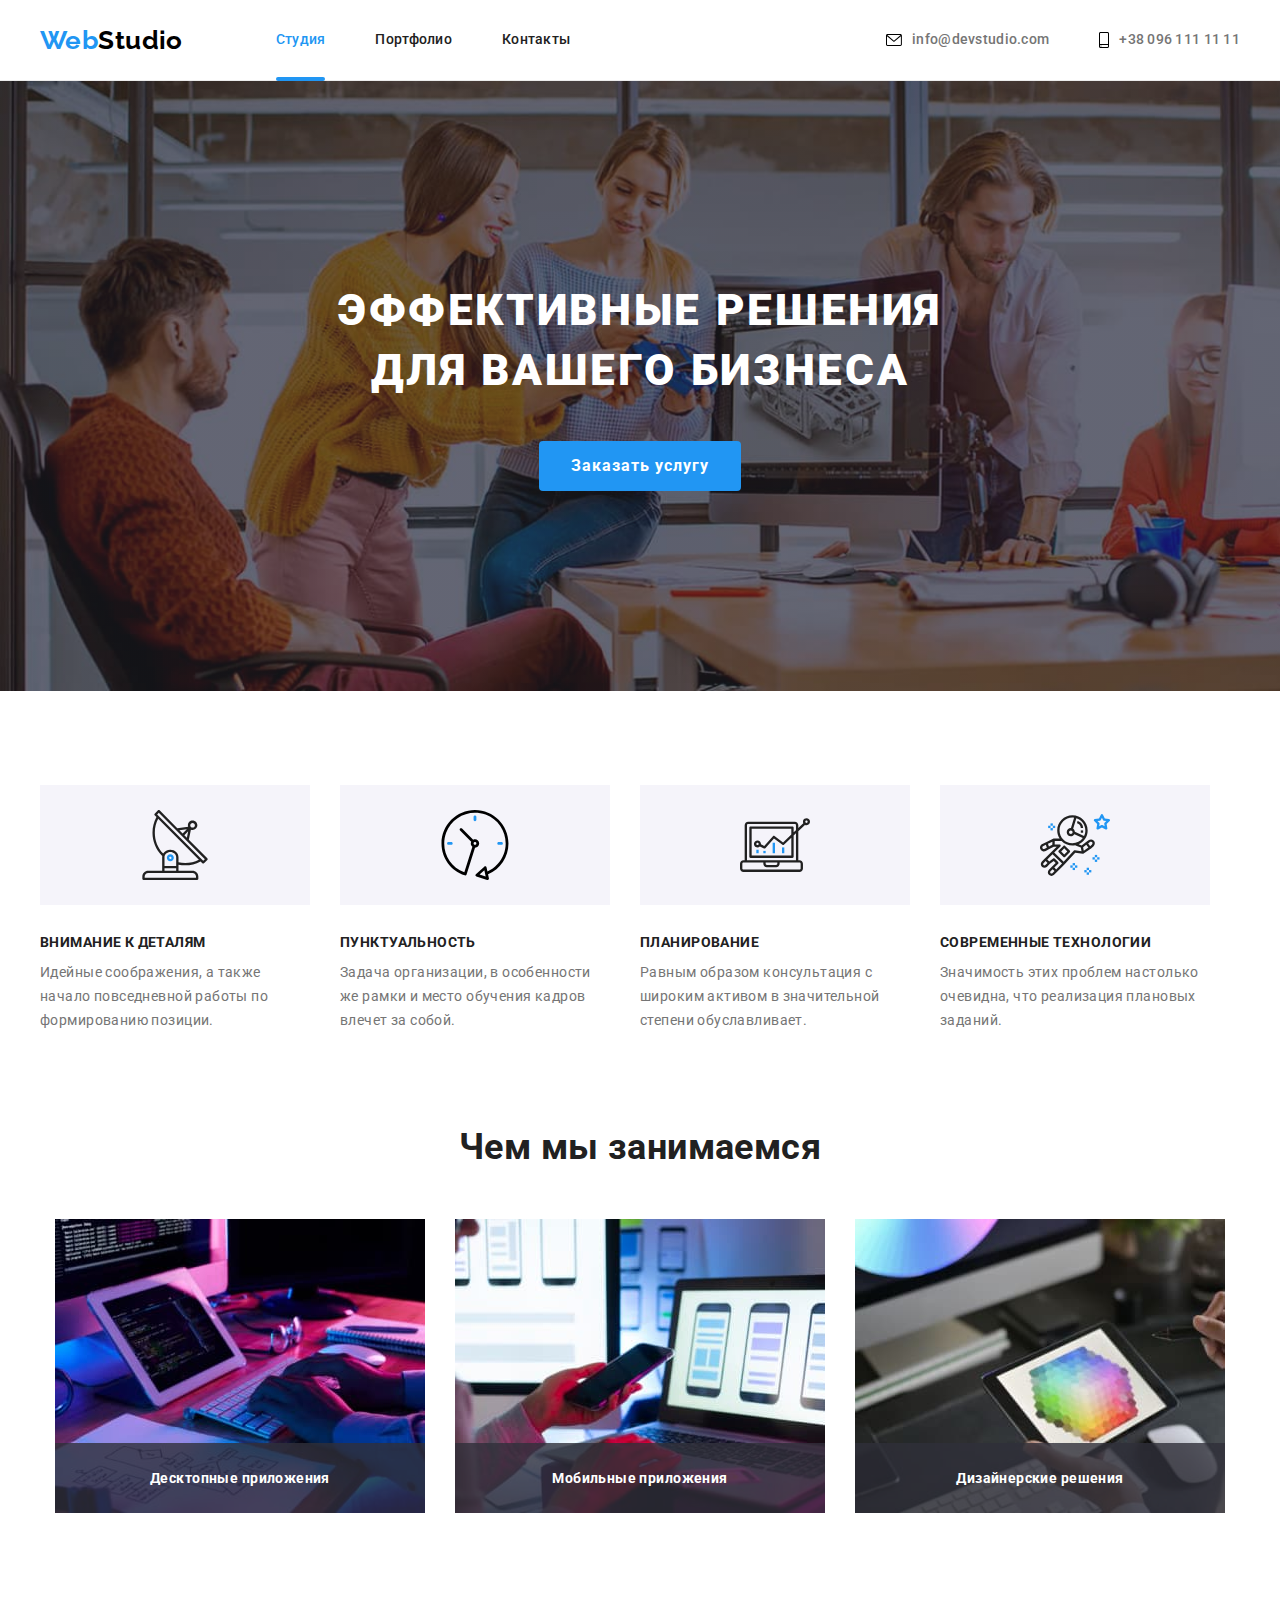
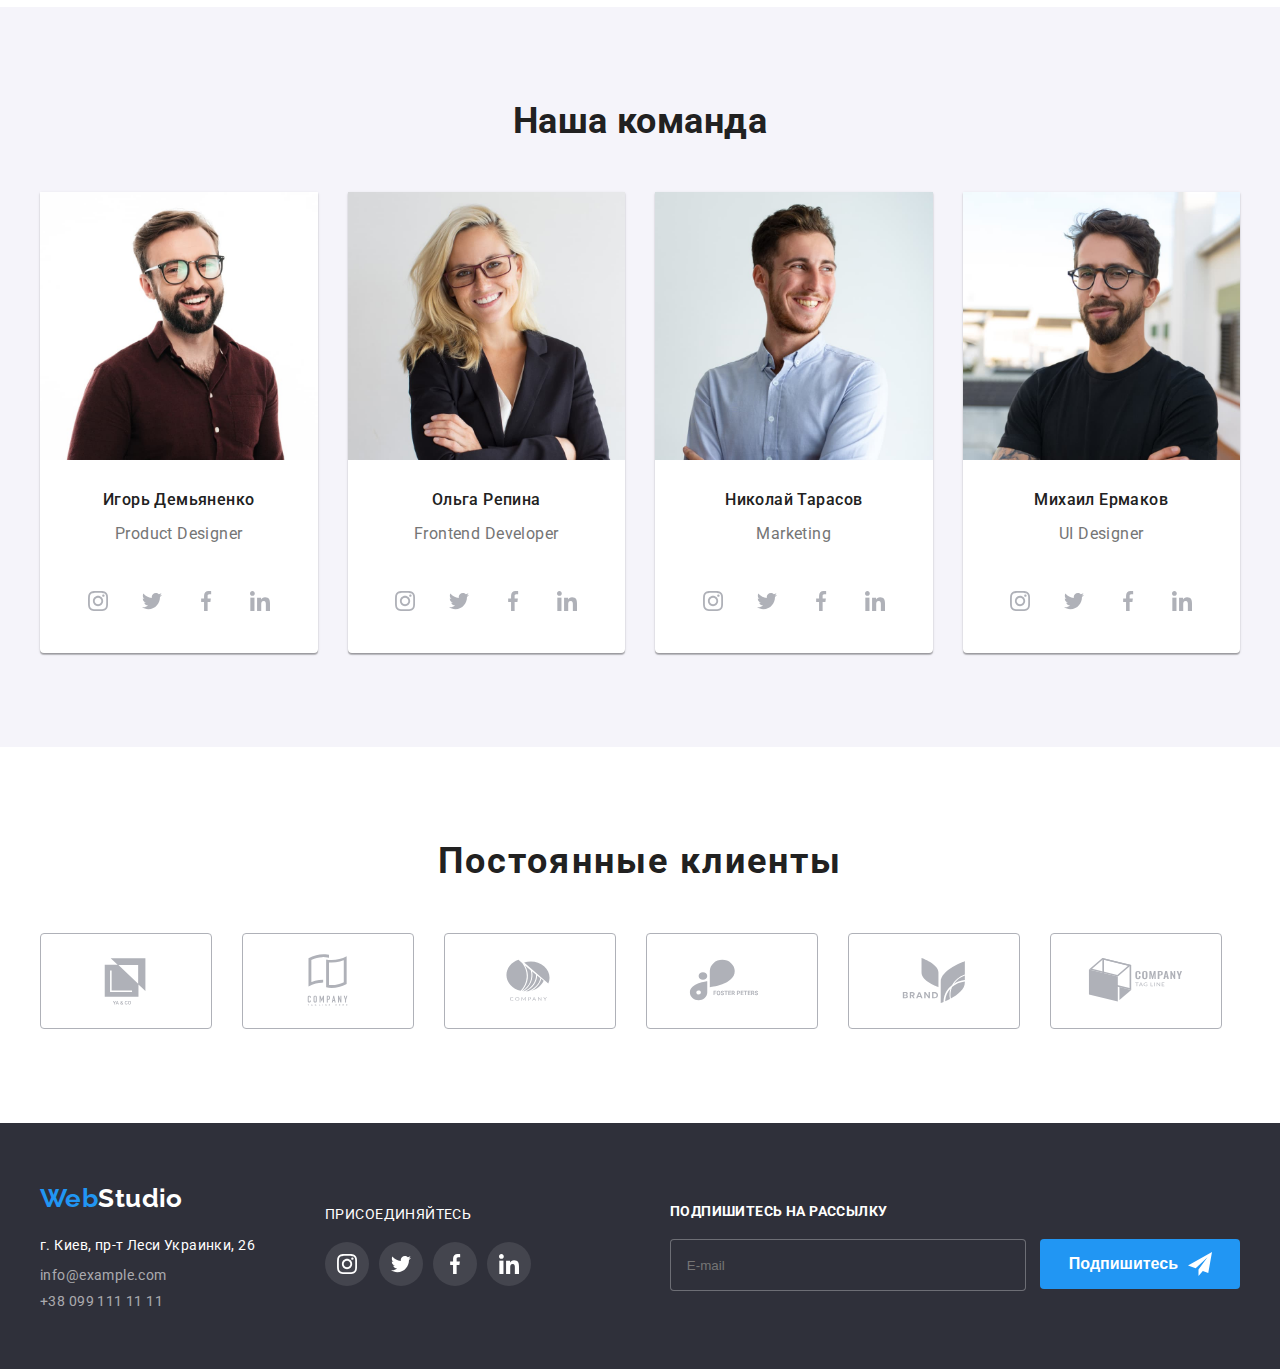
==== index.html @ 13be2bbb "1" ====
<!DOCTYPE html>
<html lang="ru">
  <head>
    <meta charset="UTF-8" />
    <meta http-equiv="X-UA-Compatible" content="IE=edge" />
    <meta name="viewport" content="width=device-width, initial-scale=1.0" />
    <link rel="preconnect" href="https://fonts.googleapis.com" />
    <link rel="stylesheet" href="node_modules/modern-normalize/modern-normalize.css">
    <link rel="preconnect" href="https://fonts.gstatic.com" crossorigin />
    <link
      href="https://fonts.googleapis.com/css2?family=Roboto:wght@400;500;700;900&display=swap"
      rel="stylesheet"
    />
    <link
      href="https://fonts.googleapis.com/css2?family=Raleway:wght@700&family=Roboto:wght@400;700;900&display=swap"
      rel="stylesheet"
    />
    <link rel="stylesheet" href="./css/styles.css" />
    <title>WebStudio</title>
  </head>
  <body>
    <header class="header">
      <div class="container main-nav">
      <nav class="main-nav-list">
        <a href="./index.html" class="link-logo"><span class="logo">Web</span>Studio</a>
        <ul class="site-nav list">
          <li class="item"><a href="./index.html" class="header-link-now">Студия</a></li>
          <li class="item"><a href="./portfolio.html" class="header-navigation-link">Портфолио</a></li>
          <li class="item"><a href="/" class="header-navigation-link">Контакты</a></li>
        </ul>
      </nav>
      <ul class="auth-nav">
        <li class="item">
          <a href="mailto:info@devstudio.com" class="header-contacts">
            <svg class="mail" width="16px" height="12px">
              <use href="./images/icons.svg#icon-mail"></use>
              </svg>
            info@devstudio.com</a>
        </li>
        <li class="item">
          <a href="tel:tel:+380961111111" class="header-contacts">
            <svg class="phone" width="10px" height="16px">
              <use href="./images/icons.svg#icon-smartphone"></use>
            </svg>
            +38 096 111 11 11</a>
        </li>
      </ul>
      </div>
    </header>
    <main>
      <section class="hero">
        <div class="container">
          <h1 class="hero-title">Эффективные решения для вашего бизнеса</h1>
          <button class="hero-button" type="button" data-modal-open>Заказать услугу</button>
        </div>
      </section>
       <div class="backdrop is-hidden" data-modal>
          <div class="modal">
            <form class="form">
              <p class="modal-title">Оставьте свои данные, мы вам перезвоним</p>
              <div class="form-field">
                <label for="name" class="modal-label">Имя</label>
                <input type="text" name="name" class="modal-input" id="name">
                <svg width="18" height="18" class="form-img">
                  <use href="./images/icons.svg#icon-man"></use>
                </svg>
              </div>
              <div class="form-field">
                <label for="tel" class="modal-label">Телефон</label>
                <input type="tel" name="phone-number" class="modal-input" id="tel">
                <svg width="18" height="18" class="form-img">
                  <use href="./images/icons.svg#icon-tel"></use>
                </svg>
              </div>
              <div class="form-field">
                <label for="email" class="modal-label">Почта</label>
                <input type="email" name="email" class="modal-input" id="email">
                <svg width="18" height="18" class="form-img">
                  <use href="./images/icons.svg#icon-e-mail"></use>
                </svg>
              </div>
              <div class="comment-field">
                <label for="comm" class="modal-label">Коментарий</label>
                  <textarea name="comment" id="comm" placeholder="Введите текст" class="modal-input"></textarea>
              </div>
                <label class="label-checkbox">
                  <input type="checkbox" name="treaty" class="check-input">
                  <span class="icon"></span>
                  <span class="checkbox-title">Соглашаюсь с рассылкой и принимаю </span>
                  <a href="#" class="checkbox-link">Условия договора</a>
                </label>
              <button type="submit" class="form-button">Отправить</button>
            </form>
            <button type="button" class="modal-close" data-modal-close>
              <svg class="close-icon" width="18" height="18">
                <use href="./images/icons.svg#icon-close"></use>
              </svg>
          </div>
        </div>
      <section class="section-info">
        <div class="container">
        <h2 class="visually-hiden">information</h2>
        <ul class="information-list">
          <li class="item">
            <div class="img">
              <svg class="info-img" width="70" height="70">
                <use href="./images/icons.svg#icon-antenna"></use>
              </svg>
            </div>
            <h3 class="information-point">Внимание к деталям</h3>
            <p class="information-point-description">
              Идейные соображения, а также начало повседневной работы по формированию позиции.
            </p>
          </li>
          <li class="item">
            <div class="img">
              <svg class="info-img" width="70" height="70">
                <use href="./images/icons.svg#icon-clock"></use>
              </svg>
            </div>
            <h3 class="information-point">Пунктуальность</h3>
            <p class="information-point-description">
              Задача организации, в особенности же рамки и место обучения кадров влечет за собой.
            </p>
          </li>
          <li class="item">
            <div class="img">
              <svg class="info-img" width="70" height="70">
                <use href="./images/icons.svg#icon-diagram"></use>
              </svg>
            </div>
            <h3 class="information-point">Планирование</h3>
            <p class="information-point-description">
              Равным образом консультация с широким активом в значительной степени обуславливает.
            </p>
          </li>
          <li class="item">
            <div class="img">
              <svg class="info-img" width="70" height="70">
                <use href="./images/icons.svg#icon-astronaut"></use>
              </svg>
            </div>
            <h3 class="information-point">Современные технологии</h3>
            <p class="information-point-description">
              Значимость этих проблем настолько очевидна, что реализация плановых заданий.
            </p>
          </li>
        </ul>
        </div>
      </section>
      <section class="section">
        <div class="container">
        <h2 class="studio-title">Чем мы занимаемся</h2>
        <ul class="job-list">
          <li class="item">
            <div class="job-list-card">
            <img class="job-image" lang="en" src="./images/Box_1.jpg" alt="taping" width="370" />
            <div class="job-overlay">
              <p class="job-overlay-title">
                Десктопные приложения
              </p>
            </div>
            </div>
          </li>
          <li class="item">
            <div class="job-list-card">
            <img class="job-image" lang="en" src="./images/Box_2.jpg" alt="social" width="370" />
            <div class="job-overlay">
              <p class="job-overlay-title">
                Мобильные приложения
              </p>
            </div>
            </div>
          </li>
          <li class="item">
            <div class="job-list-card">
            <img class="job-image" lang="en" src="./images/Box_3.jpg" alt="graphic" width="370" />
            <div class="job-overlay">
              <p class="job-overlay-title">
                Дизайнерские решения
              </p>
            </div>
            </div>
          </li>
        </ul>
        </div>
      </section>
      <section class="team">
        <div class="container">
        <h2 class="team-title">Наша команда</h2>
        <ul class="team-list">
          <li class="item">
            <img class="team-image" lang="en" src="./images/man-1.jpg" alt="man_in_brown_shirt" width="270"/>
            <h3 class="name">Игорь Демьяненко</h3>
            <p class="team-position">Product Designer</p>
            <ul class="team-soc-list">
              <li class="item">
                <a href="./" class="team-soc">
                  <svg class="soc-img" width="20" height="20">
                    <use href="./images/icons.svg#icon-instagram"></use>
                  </svg>
                </a>
              </li>
              <li class="item">
                <a href="./" class="team-soc">
                  <svg class="soc-img" width="20" height="20">
                    <use href="./images/icons.svg#icon-twitter"></use>
                  </svg>
                </a>
              </li>
              <li class="item">
                <a href="./" class="team-soc">
                  <svg class="soc-img" width="20" height="20">
                    <use href="./images/icons.svg#icon-facebook"></use>
                  </svg>
                </a>
              </li>
              <li class="item">
                <a href="./" class="team-soc">
                  <svg class="soc-img" width="20" height="20">
                    <use href="./images/icons.svg#icon-linkedin"></use>
                  </svg>
                </a>
              </li>
            </ul>
          </li>
          <li class="item">
            <img class="team-image" lang="en" src="./images/woman.jpg" alt="woman" width="270" />
            <h3 class="name">Ольга Репина</h3>
            <p class="team-position">Frontend Developer</p>
            <ul class="team-soc-list">
              <li class="item">
                <a href="./" class="team-soc">
                  <svg class="soc-img" width="20" height="20">
                    <use href="./images/icons.svg#icon-instagram"></use>
                  </svg>
                </a>
              </li>
              <li class="item">
                <a href="./" class="team-soc">
                  <svg class="soc-img" width="20" height="20">
                    <use href="./images/icons.svg#icon-twitter"></use>
                  </svg>
                </a>
              </li>
              <li class="item">
                <a href="./" class="team-soc">
                  <svg class="soc-img" width="20" height="20">
                    <use href="./images/icons.svg#icon-facebook"></use>
                  </svg>
                </a>
              </li>
              <li class="item">
                <a href="./" class="team-soc">
                  <svg class="soc-img" width="20" height="20">
                    <use href="./images/icons.svg#icon-linkedin"></use>
                  </svg>
                </a>
              </li>
            </ul>
          </li>
          <li class="item">
        <img class="team-image" lang="en" src="./images/man-2.jpg" alt="man_in_white_shirt" width="270" />
            <h3 class="name">Николай Тарасов</h3>
            <p class="team-position">Marketing</p>
            <ul class="team-soc-list">
              <li class="item">
                <a href="./" class="team-soc">
                  <svg class="soc-img" width="20" height="20">
                    <use href="./images/icons.svg#icon-instagram"></use>
                  </svg>
                </a>
              </li>
              <li class="item">
                <a href="./" class="team-soc">
                  <svg class="soc-img" width="20" height="20">
                    <use href="./images/icons.svg#icon-twitter"></use>
                  </svg>
                </a>
              </li>
              <li class="item">
                <a href="./" class="team-soc">
                  <svg class="soc-img" width="20" height="20">
                    <use href="./images/icons.svg#icon-facebook"></use>
                  </svg>
                </a>
              </li>
              <li class="item">
                <a href="./" class="team-soc">
                  <svg class="soc-img" width="20" height="20">
                    <use href="./images/icons.svg#icon-linkedin"></use>
                  </svg>
                </a>
              </li>
            </ul>
          </li>
          <li class="item">
      <img class="team-image" lang="en" src="./images/man-3.jpg" alt="man_in_black_shirt" width="270" />
            <h3 class="name">Михаил Ермаков</h3>
            <p class="team-position">UI Designer</p>
            <ul class="team-soc-list">
              <li class="item">
                <a href="./" class="team-soc">
                  <svg class="soc-img" width="20" height="20">
                    <use href="./images/icons.svg#icon-instagram"></use>
                  </svg>
                </a>
              </li>
              <li class="item">
                <a href="./" class="team-soc">
                  <svg class="soc-img" width="20" height="20">
                    <use href="./images/icons.svg#icon-twitter"></use>
                  </svg>
                </a>
              </li>
              <li class="item">
                <a href="./" class="team-soc">
                  <svg class="soc-img" width="20" height="20">
                    <use href="./images/icons.svg#icon-facebook"></use>
                  </svg>
                </a>
              </li>
              <li class="item">
                <a href="./" class="team-soc">
                  <svg class="soc-img" width="20" height="20">
                    <use href="./images/icons.svg#icon-linkedin"></use>
                  </svg>
                </a>
              </li>
            </ul>
          </li>
        </ul>
        </div>
      </section>
      <section class="clients">
        <div class="container">
        <h2 class="clients-title">Постоянные клиенты</h2>
        <ul class="clients-list">
          <li class="item">
            <a href="./" class="clients-link">
              <svg class="clients-logo" width="106px" height="60px">
                <use href="./images/icons.svg#icon-logo-6"></use>
              </svg>
            </a>
          </li>
          <li class="item">
            <a href="./"  class="clients-link">
              <svg class="clients-logo" width="106px" height="60px">
                <use href="./images/icons.svg#icon-logo-5"></use>
              </svg>
            </a>
          </li>
          <li class="item">
            <a href="./"  class="clients-link">
              <svg class="clients-logo" width="106px" height="60px">
                <use href="./images/icons.svg#icon-logo-4"></use>
              </svg>
            </a>
          </li>
          <li class="item">
            <a href="./"  class="clients-link">
              <svg class="clients-logo" width="106px" height="60px">
                <use href="./images/icons.svg#icon-logo-3"></use>
              </svg>
            </a>
          </li>
          <li class="item">
            <a href="./"  class="clients-link">
              <svg class="clients-logo" width="106px" height="60px">
                <use href="./images/icons.svg#icon-logo-2"></use>
              </svg>
            </a>
          </li>
          <li class="item">
            <a href="./"  class="clients-link">
              <svg class="clients-logo" width="106px" height="60px">
                <use href="./images/icons.svg#icon-logo-1"></use>
              </svg>
            </a>
          </li>
        </ul>
        </div>
      </section>
    </main>
    <footer class="footer">
        <div class="container">
          <div class="foot">
            <a href="/" class="footer-link-logo"><span class="logo">Web</span>Studio</a>
            <address class="footer-address">
            <ul class="footer-address-list">
              <li class="item"><span class="footer-city">г. Киев, пр-т Леси Украинки, 26</span></li>
              <li class="item"><a href="mailto:info@example.com" class="footer-contacts">info@example.com</a></li>
              <li class="item"><a href="tel:+380991111111" class="footer-contacts">+38 099 111 11 11</a></li>
            </ul>
            </address>
          </div>
          <div class="join">
            <p class="join-title">присоединяйтесь</p>
              <ul class="foot-soc-list">
                <li class="item">
                  <a href="./" class="foot-soc">
                    <svg class="soc-img" width="20" height="20">
                      <use href="./images/icons.svg#icon-instagram"></use>
                    </svg>
                  </a>
                </li>
                <li class="item">
                  <a href="./" class="foot-soc">
                    <svg class="soc-img" width="20" height="20">
                      <use href="./images/icons.svg#icon-twitter"></use>
                    </svg>
                  </a>
                </li>
                <li class="item">
                  <a href="./" class="foot-soc">
                    <svg class="soc-img" width="20" height="20">
                      <use href="./images/icons.svg#icon-facebook"></use>
                    </svg>
                  </a>
                </li>
                <li class="item">
                  <a href="./" class="foot-soc">
                    <svg class="soc-img" width="20" height="20">
                      <use href="./images/icons.svg#icon-linkedin"></use>
                    </svg>
                  </a>
                </li>
              </ul>
          </div>
          <div class="mailing">
            <h2 class="footer-form-title">Подпишитесь на рассылку</h2>
            <form class="footer-form">
              <div class="footer-form-field">
              <input type="email" name="footer-email" id="footer-email" class="footer-email" placeholder="E-mail">
              </div>
              <button type="submit" class="footer-button"> Подпишитесь
                <svg width="24" height="24" class="footer-button-img">
                  <use href="./images/icons.svg#icon-send"></use>
                </svg>
              </button>
            </form>
          </div>
        </div>
    </footer>
    <script src="./js/modal.js"></script>
  </body>
</html>
---- css/styles.css ----
:root{
  --main-background-color:#fff;
  --main-text-color:#212121;
  --paragraph-color:#757575;
  --contacts-color:#757575;
  --hover-hover-button-color:#fff;
  --team-backgound:#f5f4fa;
  --hover-color:#2196f3;
  --titel-color:#212121;
  --link-color:#212121;
  --logo-color:#2196f3;
  --logo-link-color:#000;
  --header-navigation-color:#212121;
  --footer-link-color:#fff;
  --footer-contacts-color:rgba(255,255,255,0.6);
  --footer-background-color:#2F303A;
  --city-color:#fff;
  --slogan-color:#fff;
  --solution-background-color:#2F303A;
  --hero-button-color:#2196f3;
  --hero-button-text-color:#fff;
  --market-color:#212121;
  --header-link-active:#2196f3;
  --team-list-background-color:#FFF;
}
body {
  margin: 0;

  font-family: 'Roboto', Raleway, sans-serif;
  background-color:var(--main-background-color);
  letter-spacing: 0.03em;
  font-size: 14px;
  color:var(--main-text-color);
}
li {
  list-style-type: none;
}
.container{
  width: 1200px;
  padding-left: 15px;
  padding-right: 15px;
  margin-left: auto;
  margin-right: auto;
}

.section{
padding-top: 94px;
padding-bottom: 94px;
}
.section-info{
  padding-top: 94px;
}
/******************************LOGO_____NAV_____CONTACTS_____FOOTER****************************/
.header{
  border-bottom: 1px solid #ececec;
}
.main-nav {
  display: flex;
}
.main-nav-list{
  display: flex;
  align-items: center;
}
.logo {
  color:var(--logo-color);
}
.link-logo:active,
.link-logo:hover,
.link-logo {
  display: block;

  font-family: 'Raleway';
  font-size:26px;
  line-height:1.19;
  font-weight:700;
  color:var(--logo-link-color);
  text-decoration: none;
}
.site-nav .item:first-child{
  margin-left:93px;
}
.site-nav .item:not(:last-child){
  margin-right: 50px;
}
.site-nav {
  display: flex;
  padding-left: 0;
  margin: 0;

}
.header-list-contacts{
color: #000;
}
.header-link-now:active,
.header-link-now:visited,
.header-link-now {
  position: relative;

  display:block;
  padding-left: 0;
  padding-top: 32px;
  padding-bottom: 32px;

  color:var(--header-link-active);
  line-height: 1.14;
  font-weight: 500;
  text-decoration:none;
  letter-spacing: 0.02em;
}
.header-link-now::after{
  content: '';

  position: absolute;
  bottom: -1px;

  display: block;
  width: 100%;
  height: 4px;
  border-radius: 2px;
  background-color: var(--header-link-active);
}
.header-navigation-link:active,
.header-navigation-link:visited,
.header-navigation-link {
  display: block;
  padding: 32px 0;


  color:var(--header-navigation-color);
  line-height: 1.14;
  font-weight: 500;
  text-decoration: none;
  letter-spacing: 0.02em;
  transition: color 250ms cubic-bezier(0.4, 0, 0.2, 1);
}

.header-navigation-link:focus,
.header-navigation-link:hover {
  color:var(--hover-color);
}

.auth-nav{
  display: flex;
  margin: 0;
  justify-content: center;
  align-items: center;
  margin-left:auto;
  padding-left: 0;
}
.auth-nav .item+.item {
  margin-left: 50px
}
.header-contscts:active,
.header-contscts:visited,
.header-contacts {
  display: flex;
  padding: 32px 0;
  justify-content: center;
  align-items: center;

  line-height: 1.14;
  font-weight: 500;
  font-style: normal;
  color:var(--contacts-color);
  text-decoration: none;
  letter-spacing: 0.02em;
  transition: color 250ms cubic-bezier(0.4, 0, 0.2, 1),
  fill 250ms cubic-bezier(0.4, 0, 0.2, 1);
}
  
.header-contacts:hover {
  color:var(--hover-color);
  fill: currentColor;
}
.auth-ico{
  margin-right: 10px;
}
.footer {
  padding-top: 60px;
  padding-bottom: 60px;
  background-color: var(--footer-background-color);
}

.footer-link-logo:active,
.footer-link-logo:hover,
.footer-link-logo {
  display: block;
  margin-bottom: 20px;

  font-family: 'Raleway';
  font-size: 26px;
  line-height: 1.19;
  font-weight: 700;
  color: var(--footer-link-color);
  text-decoration: none;
}
.footer-address-list{
  padding:  0;
  margin: 0;
}
.footer-address-list .item:not(:last-child){
  margin-bottom: 9px;
}
.footer-contscts:active,
.footer-contscts:visited,
.footer-contacts {
  line-height: 1.14;
  font-style: normal;
  color:var(--footer-contacts-color);
  text-decoration: none;
  transition: color 250ms cubic-bezier(0.4, 0, 0.2, 1);
}
.footer-contacts:hover {
  color:var(--hover-color);
}
.footer-city {
  line-height: 1.71;
  font-style: normal  ;
  color: var(--city-color);
}
.foot-soc-list{
  display: flex;
  padding-left: 0;
  justify-content: center;
  align-items: center;
  margin: 0 auto;
}
.foot-soc-list .item+.item{
  margin-left: 10px;
}
.foot-soc{
  width: 44px;
  height: 44px;
  background-color: rgba(255,255,255,0.1);
  border-radius: 50%;

  display: flex;
  justify-content: center;
  align-items: center;
  fill: #fff;
  transition: background-color 250ms cubic-bezier(0.4, 0, 0.2, 1);
}
.foot-soc:hover{
  background-color: #2196f3;
}
.join{
  margin-left: 70px;
}
.join-title{
  text-transform: uppercase;
  margin: 0;
  margin-bottom: 20px;
  color: #fff;
}
.auth-nav .item{
  display: block;
  justify-content: center;
  align-items: center;
}
.phone,
.mail{
  margin-right: 10px;
}
.mailing{
  margin-left: auto;
}
.footer-form-title{
  font-size: 14px;
  font-weight: 700;
  margin: 0 0 20px 0;
  color: #fff;
  text-transform: uppercase;
}
.footer-form-button{
  justify-content: center;
  color: #fff;
  background-color: #2196f3;
  text-align: center;
  font-weight: 700;
  font-size: 16px;
  line-height: 1.875;
  border: 0;
  border-radius: 4px;
  padding:10px 55px 10px 55px;
}
.button-img{
  margin-left: 10px;
}

.footer-email{
  outline: none;
  
  border: 1px solid rgba(255, 255, 255, 0.3);
  background-color: #2F303A;
  border-radius: 4px;
  width: 90%;
  height: 100%;
  line-height:1.25 ;
  color: #fff;
  padding-left: 16px;
  padding-right: 16px;
  padding-top: 0;
  padding-bottom: 0;
}
.footer-form-field{
  width: 358px;
  height: 50px;
}
.footer-button{
  display: flex;
  justify-content: center;
  align-items: center;
  margin-left: 12px; 
  padding: 0;
  border: 0;
  background-color: #2196f3;
  border-radius: 4px;
  color: #fff;
  line-height:1.875;
  font-weight: 700; 
  font-size: 16px;
  padding:10px 28px 10px 29px;
}
.footer-button-img{
  margin-left:10px ;
}
.footer-form{
 display: flex;
 justify-content: center;
 align-items: center;
}
.footer .container{
 display: flex;
 justify-content: center;
 align-items: center;
}
/********************************************INDEX******************************************/
.hero{
  padding-top:200px ;
  padding-bottom: 200px;
  background-color: var(--solution-background-color);
  text-align: center;
  background-image: linear-gradient(to right, rgba(47, 48, 58, 0.4), rgba(47, 48, 58, 0.4)), url(../images/hero-bg.jpg);
  background-repeat: no-repeat;
  background-size: cover;
  max-width: 1600px;
  margin: 0 auto;
}
.hero-title {
  text-align: center;
  max-width: 696px;
  margin: 0 auto;
  margin-bottom: 40px;

  text-transform: uppercase;
  font-size: 44px;
  line-height: 1.36;
  font-weight: 900;
  color:var(--slogan-color);
  letter-spacing: 0.06em;
}
.hero-button { 
  text-align: center;
  border: 0;
  border-radius: 4px;
  padding: 10px 32px 10px 32px;

  font-family: 'Roboto';
  font-size: 16px;
  line-height: 1.9;
  font-weight: 700;
  background-color:var(--hero-button-color);
  color:var(--hero-button-text-color);
  cursor: pointer;
  letter-spacing: 0.06em;
}
.backdrop{
  position: fixed;
  top:0;
  left: 0;
  width: 100%;
  height: 100%;
  
  background-color:rgba(0,0,0,0.2);
  z-index: 9999;
  transition: opacity 250ms cubic-bezier(0.4, 0, 0.2, 1);
}
.backdrop.is-hidden{
  opacity: 0;
  pointer-events: none;  
}
.modal{
  position: absolute;
  top: 50%;
  left: 50%;
  z-index: 1;
  box-sizing: border-box;
  text-align: center;
  width:528px;
  height: 581;
  border-radius: 4px;
  transform: translate(-50%, -50%);
  box-shadow: 0px 2px 1px 0px rgba(0,0,0,0.2),
  0px 1px 1px 0px rgba(0, 0, 0, 0.14),
  0px 1px 3px 0px rgba(0, 0, 0, 0.12);
  background-color:#fff;
  padding: 40px;
}
.modal-close{
  position: absolute;
  top: 8px;
  right: 8px;
  
  display: flex;
  justify-content: center;
  align-items: center;
  background-color: #fff;

  width: 30px;
  height: 30px;
  border-radius: 50%;
  border: 1px solid rgba(0,0,0,0.1);
  cursor: pointer;
}
.modal-title{
  font-size: 18px;
  font-weight: 700;
  margin: 0;
  margin-bottom: 12px;
}
.form-field{
  position: relative;
  margin-bottom: 10px;
  display: flex;
  flex-direction: column;
  align-items: flex-start;
}
.form-img{
  position: absolute;
  top: 28px ;
  left: 15px;
}
.comment-field{
  display: flex;
  flex-direction: column;
  align-items: flex-start;
  width: 120px;
  margin:0;
  width: 100%;
  margin-bottom: 20px;
}
.comment-field textarea{
  display: block;
  box-sizing: border-box;
  width: 100%;
  height: 120px;
  padding: 12px 16px;
  resize: none;
}
.form-button{
  color:#fff;
  background-color: #2196f3;
  padding: 10px 55px 10px 56px;
  border: 0;
  border-radius: 4px;
  margin-top: 30px;
  font-size: 16px;
  font-weight: 700;
  line-height: 1.875;
}
.label-checkbox{
  justify-content: center;
  display: flex;
  align-items: center;
}
.check-input{
  appearance: none;
  margin: 0;
}
.icon{
  display: inline-block;
  width: 16px;
  height: 15px;
  border: 2px solid #000;
  border-radius:4px;
  margin-right: 10px;
}
.modal-input{
  box-sizing: border-box;
  display: block;
  outline: none;
  border: 1px solid;
  border-color:rgba(33,33,33,0.2);
  border-radius: 4px;
  transition: border-color 250ms cubic-bezier(0.4, 0, 0.2, 1);
  width: 100%;
  margin: 0;
  padding: 11px 0 11px 40px;
}
.checkbox-title{
  color: #757575;
  margin-right: 5px;
  font-size: 14px;
  font-weight: 400;
  line-height: 1.71;
}
.checkbox-link{
  font-size: 14px;
  line-height: 1.71;
  font-weight: 400;
}
.modal-label{
  color: #757575;
  font-size: 12px;
  font-weight: 400;
  margin-bottom: 4px;
  line-height:1.16 ;
}
.form-img{
  transition: fill 250ms cubic-bezier(0.4, 0, 0.2, 1);
}
.modal-input:focus{
  border-color: #2196f3;
}
.modal-input:focus +.form-img{
  fill: #2196f3;
}
.check-input:checked + .icon{
  background-color: #2196f3;
  background-image: url(../images/check.svg);
  background-size: contain;
  background-origin: border-box;
  background-position: center;
  border-color: #2196f3;
}
.info-img-list .item{
  display: flex;
  justify-content: center;
  align-items: center;
  width: 270px;
  height: 120px;
  background-color: #f5f4fa;
}
.img{
  width: 270px;
  height: 120px;
  display: flex;
  justify-content: center;
  align-items: center;
  background-color: #f5f4fa;
  margin-bottom: 30px;
}
.information-list{
  display: flex;
  margin: 0;
  padding-left: 0;
}
.information-list .item{
  max-width: 270px;
}
.information-list .item+.item{
  margin-left: 30px;
}
.information-point {
  margin: 0 0 10px 0;

  font-size: 14px;
  text-transform: uppercase;
  line-height: 1.14;
  font-weight: 700;
}
.information-point-description {
  margin: 0;
  line-height: 1.71;
  color: var(--paragraph-color);
}
.studio-title{
  text-align: center;
  margin: 0;
  margin-bottom: 50px;

  font-size: 36px;
  line-height:1.16;
  font-weight: 700;
 
}
.job-list {
  margin: 0;
  display: flex;
  padding-left: 0%;
  justify-content: center;
}

.job-list .item+.item {
  margin-left: 30px;
}

.job-image{
  display: block;
  width: 100%;
  height: auto;
}
.job-list-card{
  position: relative;
}
.job-overlay{
  position: absolute;

  display: flex;
  justify-content: center;
  align-items: center;
  width: 100%;
  height: 70px;
  bottom: 0;
  left: 0;
  background-color: rgba(48,48,58,0.8);
}
.job-overlay-title{
  
  font-weight: 700;
  font-size: 14px;
  padding-top: 27px;
  margin: 0;
  padding-top: 0;
  
  color: #fff;
}
.team-title{
  text-align: center;
  margin: 0;
  margin-bottom: 50px;
  
  font-size: 36px;
  line-height:1.16;
  font-weight: 700;
}
.team{
  padding-top: 94px;
  padding-bottom: 94px;
  background-color: var(--team-backgound);
}
.team-list{
  margin: 0;

  display: flex;
  padding-left: 0;
}
.team-list .item{
  background-color:#fff;

  box-shadow: 0px 1px 3px rgba(0, 0, 0, 0.12),
  0px 1px 1px rgba(0, 0, 0, 0.14),
  0px 2px 1px rgba(0, 0, 0, 0.2);
  border-radius: 0px 0px 4px 4px;
}
.team-list .item+.item{
  margin-left: 30px;
}
.team-soc-list{
  box-shadow: 0;
  display: flex;
  padding-left: 0;
  justify-content: center;
  margin-bottom: 30px;
}
.team-soc-list .item{
box-shadow: 0px 0px 0px ;
}
.team-soc-list .item+.item{
  margin-left: 10px;
}
.team-soc{
  height: 44px;
  width: 44px;
  background-color: #FFF;
  border-radius: 50%;
  display: flex;
  justify-content: center;
  align-items: center;
  fill:  #afb1b8;
  transition: background-color 250ms cubic-bezier(0.4, 0, 0.2, 1),
  fill 250ms cubic-bezier(0.4, 0, 0.2, 1);
}
.team-soc:hover{
  background-color: #2196f3;
}
.soc-img{
  transition: fill 250ms cubic-bezier(0.4, 0, 0.2, 1);
}
.team-soc:hover .soc-img{
  fill: #fff;
}
.team-image{
  display: block;
  width: 100%;
  height: auto;
}
.name{
  margin: 0;
  padding-top: 30px;
  padding-bottom: 10px;
  text-align: center;

  font-weight: 500;
  font-size: 16px;
  line-height: 1.19;
}
.team-position {
  margin: 0;
  padding-bottom: 30px;
  text-align: center;

  font-size: 16px;
  line-height: 1.9;
  color: var(--paragraph-color);
}
.clients{
  padding-top: 94px;
  padding-bottom: 94px;
}
.clients-title{
  margin: 0;
  margin-bottom: 50px;

  font-size: 36px;
  line-height: 1.16;
  font-weight: 700;
  letter-spacing: 0.06em;
  text-align: center;
}
.clients-list{
  display: flex;
  margin: 0 auto;
  padding-left: 0;
}
.clients-list .item{

  background-color: #fff;
}
.clients-list .item+.item{
  margin-left: 30px;
}
.clients-link{
  width: 170px;
  height: 94px;
  display: flex;
  justify-content: center;
  align-items: center;

  border-radius: 4px;
  border: 1px solid #afb1b8;
  transition: border-color 250ms cubic-bezier(0.4, 0, 0.2, 1);
}
.clients-logo{
  fill:#afb1b8;
  transition: fill 250ms cubic-bezier(0.4, 0, 0.2, 1);
}
.clients-link:hover{
  border-color:#2196f3;
}
.clients-link:hover .clients-logo{
  fill:#2196f3;
}


/******************************************PORTFOLIO************************************/
.filter-image{
  width: 100%;
  height: auto;
}
.card {
  position: relative;
  width: 100%;
  height: 294px;
  overflow: hidden;
}

.product-overlay {
  position: absolute;
  top: 1px;
  left: 0;
  width: 370px;
  height: 294px;
  background-color: rgba(33, 150, 243, 0.9);
  transform: translatey(100%);
  transition: transform 250ms cubic-bezier(0.4, 0, 0.2, 1);
}

.overlay-title {
  font-size: 18px;
  line-height: 1.55;
  margin: 0;
  padding: 63px 24px 63px 24px;
  color: #FFF;
}

.market:hover .product-overlay {
  transform: translatey(0);
}
.filter-list{
  display: flex;
  margin:0 ;
  padding-left: 0;
  margin-bottom: 50px;
  justify-content: center;

}
.filter-list .item+.item{
  margin-left:8px ;
}

.filter-button {
  padding: 6px 22px 6px 22px;

  cursor: pointer;
  font-family: 'Roboto';
  font-size: 16px;
  font-weight: 500;
  line-height: 1.6;
  border-radius: 4px;
  border: 0;
  transition: box-shadow 250ms cubic-bezier(0.4, 0, 0.2, 1),
  background-color 250ms cubic-bezier(0.4, 0, 0.2, 1),
  color 250ms cubic-bezier(0.4, 0, 0.2, 1);
}
.filter-button:hover,
.filter-button:focus {
  background-color:var(--hover-color);
  color:var(--hover-hover-button-color);
  
  box-shadow: 0px 3px 1px rgba(0, 0, 0, 0.1),
  0px 1px 2px rgba(0, 0, 0, 0.08),
  0px 2px 2px rgba(0, 0, 0, 0.12);
  
}
.projects-list{
  margin:0;
  display: flex;
  flex-wrap: wrap;
  padding-left: 0;
}
.projects-list .item{
  margin-bottom: 30px;
  border-bottom: 1px solid #EEEEEE;
  width: 370px;
  margin-right: 30px;
  margin-bottom: 30px;
  
}
.projects-list .item:nth-last-child(-n+3){
  margin-bottom: 0;
}
.projects-title{
  margin:0 0 4px 0;

  font-size: 18px;
  line-height: 2;
  font-weight: 700;
  letter-spacing: 0.06em;
}
.projects-description{
  margin: 0;
  
  color: var(--paragraph-color);
  font-size: 16px;
  line-height: 1.9;
}
.market-list{
  padding: 20px 24px 20px 24px}

.market :active,
.market :visited,
.market{
  display: block;
  width: 100%;
  height: 100%;
  color:var(--market-color);
  text-decoration: none;
  transition: box-shadow 250ms cubic-bezier(0.4, 0, 0.2, 1);
}
.market:hover{
  box-shadow: 0px 1px 1px rgba(0, 0, 0, 0.12),
  0px 4px 4px rgba(0, 0, 0, 0.06),
  1px 4px 6px rgba(0, 0, 0, 0.16);
  transform: translateX(0);
}

/*****************************HIDE********************************/
.visually-hiden{
  position: absolute;
  width: 1px;
  height: 1px;
  margin: -1px;
  border: 0;
  padding: 0;
  white-space: nowrap;
  clip-path: inset(100%);
  clip:rect(0 0 0 0);
  overflow: hidden;
}
/************************************************************************/
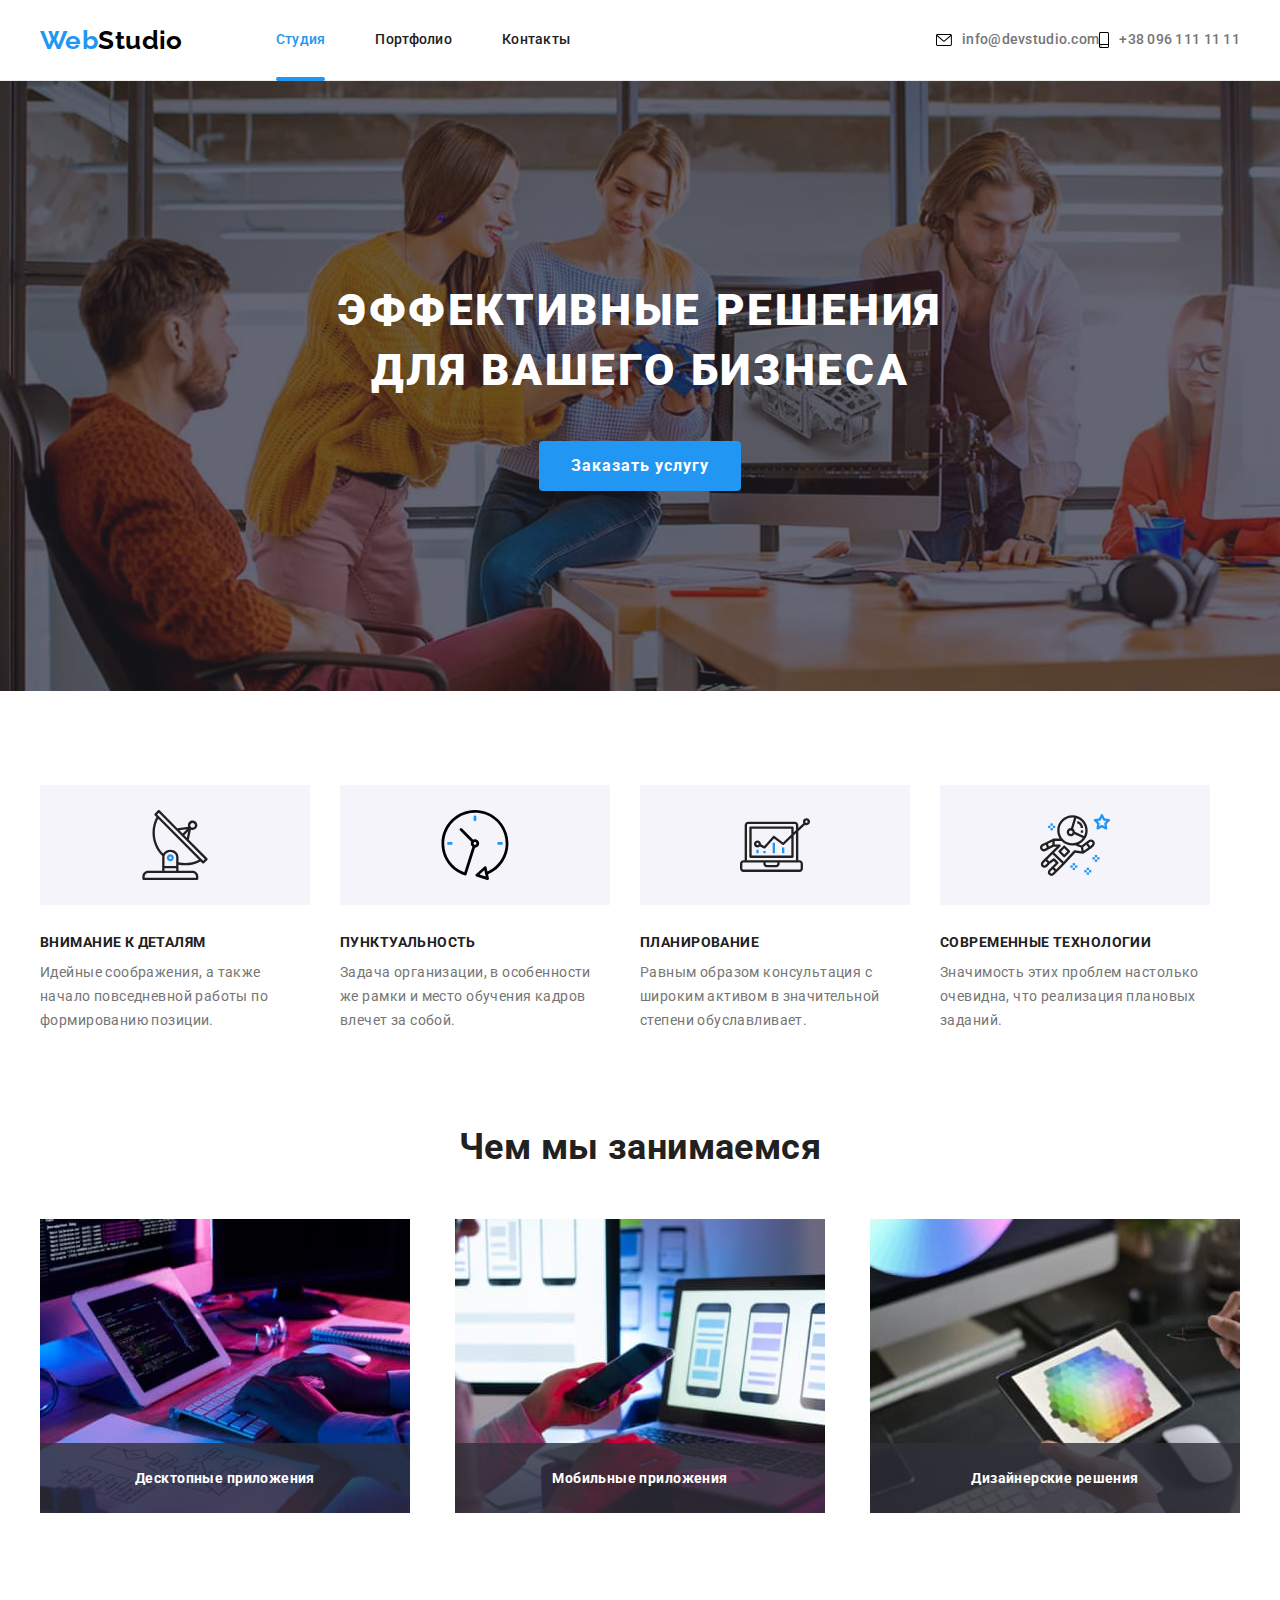
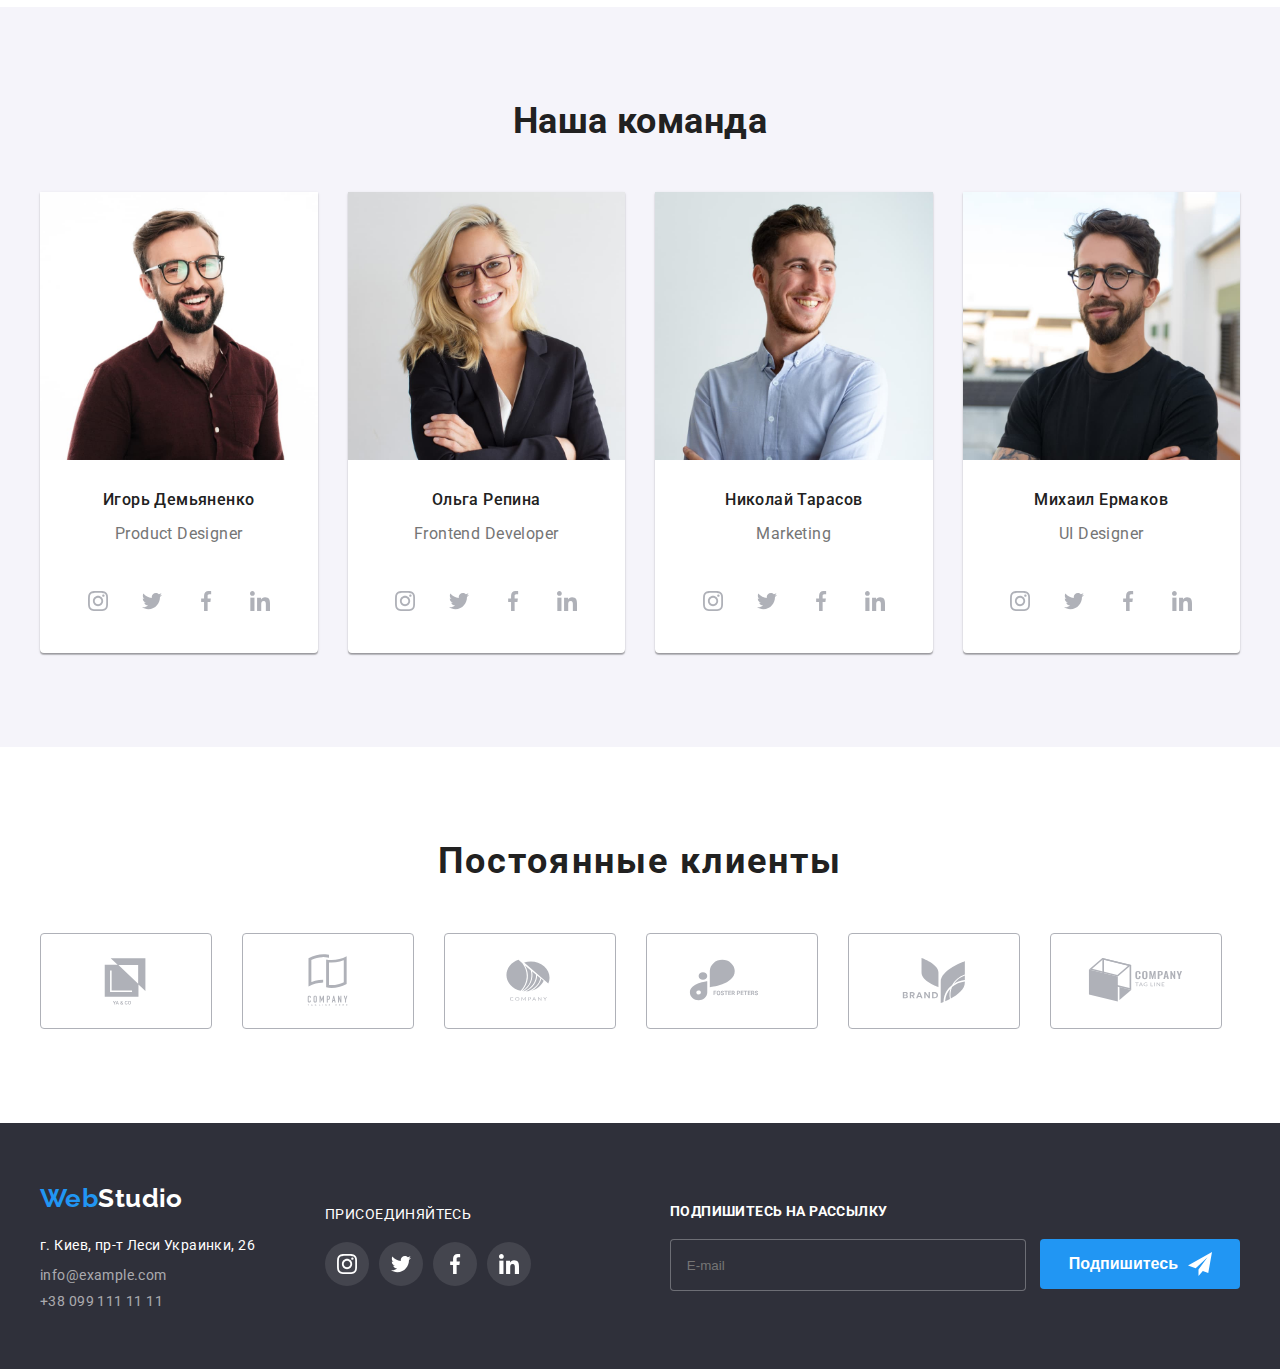
==== commit ebacfc2a: "5" ====
--- a/index.html
+++ b/index.html
@@ -23,10 +23,10 @@
       <div class="container main-nav">
       <nav class="main-nav-list">
         <a href="./index.html" class="link-logo"><span class="logo">Web</span>Studio</a>
-        <ul class="site-nav list">
-          <li class="item"><a href="./index.html" class="header-link-now">Студия</a></li>
-          <li class="item"><a href="./portfolio.html" class="header-navigation-link">Портфолио</a></li>
-          <li class="item"><a href="/" class="header-navigation-link">Контакты</a></li>
+        <ul class="site-nav">
+          <li class="site-nav__item"><a href="./index.html" class="header-link-now">Студия</a></li>
+          <li class="site-nav__item"><a href="./portfolio.html" class="header-navigation-link">Портфолио</a></li>
+          <li class="site-nav__item"><a href="/" class="header-navigation-link">Контакты</a></li>
         </ul>
       </nav>
       <ul class="auth-nav">
@@ -54,28 +54,28 @@
           <button class="hero-button" type="button" data-modal-open>Заказать услугу</button>
         </div>
       </section>
-       <div class="backdrop is-hidden" data-modal>
+      <div class="backdrop is-hidden" data-modal>
           <div class="modal">
             <form class="form">
-              <p class="modal-title">Оставьте свои данные, мы вам перезвоним</p>
-              <div class="form-field">
-                <label for="name" class="modal-label">Имя</label>
-                <input type="text" name="name" class="modal-input" id="name">
-                <svg width="18" height="18" class="form-img">
+              <p class="form__title">Оставьте свои данные, мы вам перезвоним</p>
+              <div class="form__field">
+                <label for="name" class="form__label">Имя</label>
+                <input type="text" name="name" class="form__input" id="name">
+                <svg width="18" height="18" class="form__img">
                   <use href="./images/icons.svg#icon-man"></use>
                 </svg>
               </div>
-              <div class="form-field">
-                <label for="tel" class="modal-label">Телефон</label>
-                <input type="tel" name="phone-number" class="modal-input" id="tel">
-                <svg width="18" height="18" class="form-img">
+              <div class="form__field">
+                <label for="tel" class="form__label">Телефон</label>
+                <input type="tel" name="phone-number" class="form__input" id="tel">
+                <svg width="18" height="18" class="form__img">
                   <use href="./images/icons.svg#icon-tel"></use>
                 </svg>
               </div>
-              <div class="form-field">
-                <label for="email" class="modal-label">Почта</label>
-                <input type="email" name="email" class="modal-input" id="email">
-                <svg width="18" height="18" class="form-img">
+              <div class="form__field">
+                <label for="email" class="form__label">Почта</label>
+                <input type="email" name="email" class="form__input" id="email">
+                <svg width="18" height="18" class="form__img">
                   <use href="./images/icons.svg#icon-e-mail"></use>
                 </svg>
               </div>
@@ -97,86 +97,86 @@
               </svg>
           </div>
         </div>
-      <section class="section-info">
-        <div class="container">
-        <h2 class="visually-hiden">information</h2>
-        <ul class="information-list">
-          <li class="item">
-            <div class="img">
-              <svg class="info-img" width="70" height="70">
-                <use href="./images/icons.svg#icon-antenna"></use>
-              </svg>
-            </div>
-            <h3 class="information-point">Внимание к деталям</h3>
-            <p class="information-point-description">
-              Идейные соображения, а также начало повседневной работы по формированию позиции.
-            </p>
-          </li>
-          <li class="item">
-            <div class="img">
-              <svg class="info-img" width="70" height="70">
-                <use href="./images/icons.svg#icon-clock"></use>
-              </svg>
-            </div>
-            <h3 class="information-point">Пунктуальность</h3>
-            <p class="information-point-description">
-              Задача организации, в особенности же рамки и место обучения кадров влечет за собой.
-            </p>
-          </li>
-          <li class="item">
-            <div class="img">
-              <svg class="info-img" width="70" height="70">
-                <use href="./images/icons.svg#icon-diagram"></use>
-              </svg>
-            </div>
-            <h3 class="information-point">Планирование</h3>
-            <p class="information-point-description">
-              Равным образом консультация с широким активом в значительной степени обуславливает.
-            </p>
-          </li>
-          <li class="item">
-            <div class="img">
-              <svg class="info-img" width="70" height="70">
-                <use href="./images/icons.svg#icon-astronaut"></use>
-              </svg>
-            </div>
-            <h3 class="information-point">Современные технологии</h3>
-            <p class="information-point-description">
-              Значимость этих проблем настолько очевидна, что реализация плановых заданий.
-            </p>
-          </li>
-        </ul>
+      <section class="info">
+        <div class="container">
+          <h2 class="visually-hiden">information</h2>
+          <ul class="info__list">
+            <li class="info__item">
+              <div class="card-picture">
+                <svg class="card-picture__img" width="70" height="70">
+                  <use href="./images/icons.svg#icon-antenna"></use>
+                </svg>
+              </div>
+              <h3 class="info__point">Внимание к деталям</h3>
+              <p class="info__description">
+                Идейные соображения, а также начало повседневной работы по формированию позиции.
+              </p>
+            </li>
+            <li class="info__item">
+              <div class="card-picture">
+                <svg class="card-picture__img" width="70" height="70">
+                  <use href="./images/icons.svg#icon-clock"></use>
+                </svg>
+              </div>
+              <h3 class="info__point">Пунктуальность</h3>
+              <p class="info__description">
+                Задача организации, в особенности же рамки и место обучения кадров влечет за собой.
+              </p>
+            </li>
+            <li class="info__item">
+              <div class="card-picture">
+                <svg class="card-picture__img" width="70" height="70">
+                  <use href="./images/icons.svg#icon-diagram"></use>
+                </svg>
+              </div>
+              <h3 class="info__point">Планирование</h3>
+              <p class="info__description">
+                Равным образом консультация с широким активом в значительной степени обуславливает.
+              </p>
+            </li>
+            <li class="info__item">
+              <div class="card-picture">
+                <svg class="card-picture__img" width="70" height="70">
+                  <use href="./images/icons.svg#icon-astronaut"></use>
+                </svg>
+              </div>
+              <h3 class="info__point">Современные технологии</h3>
+              <p class="info__description">
+                Значимость этих проблем настолько очевидна, что реализация плановых заданий.
+              </p>
+            </li>
+          </ul>
         </div>
       </section>
-      <section class="section">
-        <div class="container">
-        <h2 class="studio-title">Чем мы занимаемся</h2>
-        <ul class="job-list">
-          <li class="item">
-            <div class="job-list-card">
-            <img class="job-image" lang="en" src="./images/Box_1.jpg" alt="taping" width="370" />
-            <div class="job-overlay">
-              <p class="job-overlay-title">
+      <section class="section studio">
+        <div class="container">
+        <h2 class="studio__title">Чем мы занимаемся</h2>
+        <ul class="studio__list">
+          <li class="studio__item">
+            <div class="job-card">
+            <img class="job-card__image" lang="en" src="./images/Box_1.jpg" alt="taping" width="370" />
+            <div class="job-card__overlay">
+              <p class="job-card__title">
                 Десктопные приложения
               </p>
             </div>
             </div>
           </li>
-          <li class="item">
-            <div class="job-list-card">
-            <img class="job-image" lang="en" src="./images/Box_2.jpg" alt="social" width="370" />
-            <div class="job-overlay">
-              <p class="job-overlay-title">
+          <li class="studio__item">
+            <div class="job-card">
+            <img class="job-card__image" lang="en" src="./images/Box_2.jpg" alt="social" width="370" />
+            <div class="job-card__overlay">
+              <p class="job-card__title">
                 Мобильные приложения
               </p>
             </div>
             </div>
           </li>
-          <li class="item">
-            <div class="job-list-card">
-            <img class="job-image" lang="en" src="./images/Box_3.jpg" alt="graphic" width="370" />
-            <div class="job-overlay">
-              <p class="job-overlay-title">
+          <li class="studio__item">
+            <div class="job-card">
+            <img class="job-card__image" lang="en" src="./images/Box_3.jpg" alt="graphic" width="370" />
+            <div class="job-card__overlay">
+              <p class="job-card__title">
                 Дизайнерские решения
               </p>
             </div>
@@ -187,36 +187,36 @@
       </section>
       <section class="team">
         <div class="container">
-        <h2 class="team-title">Наша команда</h2>
-        <ul class="team-list">
-          <li class="item">
-            <img class="team-image" lang="en" src="./images/man-1.jpg" alt="man_in_brown_shirt" width="270"/>
-            <h3 class="name">Игорь Демьяненко</h3>
-            <p class="team-position">Product Designer</p>
-            <ul class="team-soc-list">
-              <li class="item">
-                <a href="./" class="team-soc">
-                  <svg class="soc-img" width="20" height="20">
+        <h2 class="team__title">Наша команда</h2>
+        <ul class="team__list">
+          <li class="team__item">
+            <img class="team__image" lang="en" src="./images/man-1.jpg" alt="man_in_brown_shirt" width="270"/>
+            <h3 class="team__name">Игорь Демьяненко</h3>
+            <p class="team__position">Product Designer</p>
+            <ul class="soc-list">
+              <li class="soc-list__item">
+                <a href="./" class="soc-list__link">
+                  <svg class="soc-list__img" width="20" height="20">
                     <use href="./images/icons.svg#icon-instagram"></use>
                   </svg>
                 </a>
               </li>
-              <li class="item">
-                <a href="./" class="team-soc">
+              <li class="soc-list__item">
+                <a href="./" class="soc-list__link">
                   <svg class="soc-img" width="20" height="20">
                     <use href="./images/icons.svg#icon-twitter"></use>
                   </svg>
                 </a>
               </li>
-              <li class="item">
-                <a href="./" class="team-soc">
+              <li class="soc-list__item">
+                <a href="./" class="soc-list__link">
                   <svg class="soc-img" width="20" height="20">
                     <use href="./images/icons.svg#icon-facebook"></use>
                   </svg>
                 </a>
               </li>
-              <li class="item">
-                <a href="./" class="team-soc">
+              <li class="soc-list__item">
+                <a href="./" class="soc-list__link">
                   <svg class="soc-img" width="20" height="20">
                     <use href="./images/icons.svg#icon-linkedin"></use>
                   </svg>
@@ -224,34 +224,69 @@
               </li>
             </ul>
           </li>
-          <li class="item">
-            <img class="team-image" lang="en" src="./images/woman.jpg" alt="woman" width="270" />
-            <h3 class="name">Ольга Репина</h3>
-            <p class="team-position">Frontend Developer</p>
-            <ul class="team-soc-list">
-              <li class="item">
-                <a href="./" class="team-soc">
-                  <svg class="soc-img" width="20" height="20">
+          <li class="team__item">
+            <img class="team__image" lang="en" src="./images/woman.jpg" alt="woman" width="270" />
+            <h3 class="team__name">Ольга Репина</h3>
+            <p class="team__position">Frontend Developer</p>
+              <ul class="soc-list">
+                <li class="soc-list__item">
+                  <a href="./" class="soc-list__link">
+                    <svg class="soc-list__img" width="20" height="20">
+                      <use href="./images/icons.svg#icon-instagram"></use>
+                    </svg>
+                  </a>
+                </li>
+                <li class="soc-list__item">
+                  <a href="./" class="soc-list__link">
+                    <svg class="soc-img" width="20" height="20">
+                      <use href="./images/icons.svg#icon-twitter"></use>
+                    </svg>
+                  </a>
+                </li>
+                <li class="soc-list__item">
+                  <a href="./" class="soc-list__link">
+                    <svg class="soc-img" width="20" height="20">
+                      <use href="./images/icons.svg#icon-facebook"></use>
+                    </svg>
+                  </a>
+                </li>
+                <li class="soc-list__item">
+                  <a href="./" class="soc-list__link">
+                    <svg class="soc-img" width="20" height="20">
+                      <use href="./images/icons.svg#icon-linkedin"></use>
+                    </svg>
+                  </a>
+                </li>
+              </ul>
+          </li>
+          <li class="team__item">
+            <img class="team__image" lang="en" src="./images/man-2.jpg" alt="man_in_white_shirt" width="270" />
+            <h3 class="team__name">Николай Тарасов</h3>
+            <p class="team__position">Marketing</p>
+            <ul class="soc-list">
+              <li class="soc-list__item">
+                <a href="./" class="soc-list__link">
+                  <svg class="soc-list__img" width="20" height="20">
                     <use href="./images/icons.svg#icon-instagram"></use>
                   </svg>
                 </a>
               </li>
-              <li class="item">
-                <a href="./" class="team-soc">
+              <li class="soc-list__item">
+                <a href="./" class="soc-list__link">
                   <svg class="soc-img" width="20" height="20">
                     <use href="./images/icons.svg#icon-twitter"></use>
                   </svg>
                 </a>
               </li>
-              <li class="item">
-                <a href="./" class="team-soc">
+              <li class="soc-list__item">
+                <a href="./" class="soc-list__link">
                   <svg class="soc-img" width="20" height="20">
                     <use href="./images/icons.svg#icon-facebook"></use>
                   </svg>
                 </a>
               </li>
-              <li class="item">
-                <a href="./" class="team-soc">
+              <li class="soc-list__item">
+                <a href="./" class="soc-list__link">
                   <svg class="soc-img" width="20" height="20">
                     <use href="./images/icons.svg#icon-linkedin"></use>
                   </svg>
@@ -259,69 +294,34 @@
               </li>
             </ul>
           </li>
-          <li class="item">
-        <img class="team-image" lang="en" src="./images/man-2.jpg" alt="man_in_white_shirt" width="270" />
-            <h3 class="name">Николай Тарасов</h3>
-            <p class="team-position">Marketing</p>
-            <ul class="team-soc-list">
-              <li class="item">
-                <a href="./" class="team-soc">
-                  <svg class="soc-img" width="20" height="20">
+          <li class="team__item">
+            <img class="team__image" lang="en" src="./images/man-3.jpg" alt="man_in_black_shirt" width="270" />
+            <h3 class="team__name">Михаил Ермаков</h3>
+            <p class="team__position">UI Designer</p>
+            <ul class="soc-list">
+              <li class="soc-list__item">
+                <a href="./" class="soc-list__link">
+                  <svg class="soc-list__img" width="20" height="20">
                     <use href="./images/icons.svg#icon-instagram"></use>
                   </svg>
                 </a>
               </li>
-              <li class="item">
-                <a href="./" class="team-soc">
+              <li class="soc-list__item">
+                <a href="./" class="soc-list__link">
                   <svg class="soc-img" width="20" height="20">
                     <use href="./images/icons.svg#icon-twitter"></use>
                   </svg>
                 </a>
               </li>
-              <li class="item">
-                <a href="./" class="team-soc">
+              <li class="soc-list__item">
+                <a href="./" class="soc-list__link">
                   <svg class="soc-img" width="20" height="20">
                     <use href="./images/icons.svg#icon-facebook"></use>
                   </svg>
                 </a>
               </li>
-              <li class="item">
-                <a href="./" class="team-soc">
-                  <svg class="soc-img" width="20" height="20">
-                    <use href="./images/icons.svg#icon-linkedin"></use>
-                  </svg>
-                </a>
-              </li>
-            </ul>
-          </li>
-          <li class="item">
-      <img class="team-image" lang="en" src="./images/man-3.jpg" alt="man_in_black_shirt" width="270" />
-            <h3 class="name">Михаил Ермаков</h3>
-            <p class="team-position">UI Designer</p>
-            <ul class="team-soc-list">
-              <li class="item">
-                <a href="./" class="team-soc">
-                  <svg class="soc-img" width="20" height="20">
-                    <use href="./images/icons.svg#icon-instagram"></use>
-                  </svg>
-                </a>
-              </li>
-              <li class="item">
-                <a href="./" class="team-soc">
-                  <svg class="soc-img" width="20" height="20">
-                    <use href="./images/icons.svg#icon-twitter"></use>
-                  </svg>
-                </a>
-              </li>
-              <li class="item">
-                <a href="./" class="team-soc">
-                  <svg class="soc-img" width="20" height="20">
-                    <use href="./images/icons.svg#icon-facebook"></use>
-                  </svg>
-                </a>
-              </li>
-              <li class="item">
-                <a href="./" class="team-soc">
+              <li class="soc-list__item">
+                <a href="./" class="soc-list__link">
                   <svg class="soc-img" width="20" height="20">
                     <use href="./images/icons.svg#icon-linkedin"></use>
                   </svg>
@@ -336,44 +336,44 @@
         <div class="container">
         <h2 class="clients-title">Постоянные клиенты</h2>
         <ul class="clients-list">
-          <li class="item">
-            <a href="./" class="clients-link">
-              <svg class="clients-logo" width="106px" height="60px">
+          <li class="clients-list__item">
+            <a href="./" class="clients-list__link">
+              <svg class="clients-list__logo" width="106px" height="60px">
                 <use href="./images/icons.svg#icon-logo-6"></use>
               </svg>
             </a>
           </li>
-          <li class="item">
-            <a href="./"  class="clients-link">
-              <svg class="clients-logo" width="106px" height="60px">
+          <li class="clients-list__item">
+            <a href="./"  class="clients-list__link">
+              <svg class="clients-list__logo" width="106px" height="60px">
                 <use href="./images/icons.svg#icon-logo-5"></use>
               </svg>
             </a>
           </li>
-          <li class="item">
-            <a href="./"  class="clients-link">
-              <svg class="clients-logo" width="106px" height="60px">
+          <li class="clients-list__item">
+            <a href="./"  class="clients-list__link">
+              <svg class="clients-list__logo" width="106px" height="60px">
                 <use href="./images/icons.svg#icon-logo-4"></use>
               </svg>
             </a>
           </li>
-          <li class="item">
-            <a href="./"  class="clients-link">
-              <svg class="clients-logo" width="106px" height="60px">
+          <li class="clients-list__item">
+            <a href="./"  class="clients-list__link">
+              <svg class="clients-list__logo" width="106px" height="60px">
                 <use href="./images/icons.svg#icon-logo-3"></use>
               </svg>
             </a>
           </li>
-          <li class="item">
-            <a href="./"  class="clients-link">
-              <svg class="clients-logo" width="106px" height="60px">
+          <li class="clients-list__item">
+            <a href="./"  class="clients-list__link">
+              <svg class="clients-list__logo" width="106px" height="60px">
                 <use href="./images/icons.svg#icon-logo-2"></use>
               </svg>
             </a>
           </li>
-          <li class="item">
-            <a href="./"  class="clients-link">
-              <svg class="clients-logo" width="106px" height="60px">
+          <li class="clients-list__item">
+            <a href="./"  class="clients-list__link">
+              <svg class="clients-list__logo" width="106px" height="60px">
                 <use href="./images/icons.svg#icon-logo-1"></use>
               </svg>
             </a>
--- a/css/styles.css
+++ b/css/styles.css
@@ -47,9 +47,6 @@
 padding-top: 94px;
 padding-bottom: 94px;
 }
-.section-info{
-  padding-top: 94px;
-}
 /******************************LOGO_____NAV_____CONTACTS_____FOOTER****************************/
 .header{
   border-bottom: 1px solid #ececec;
@@ -76,17 +73,28 @@
   color:var(--logo-link-color);
   text-decoration: none;
 }
-.site-nav .item:first-child{
+.site-nav {
+  display: flex;
+  padding-left: 0;
+  margin: 0;
+}
+.site-nav__item:first-child{
   margin-left:93px;
 }
-.site-nav .item:not(:last-child){
+.site-nav__item:not(:last-child){
   margin-right: 50px;
 }
-.site-nav {
-  display: flex;
-  padding-left: 0;
-  margin: 0;
-
+.auth-nav {
+  display: flex;
+  margin: 0;
+  justify-content: center;
+  align-items: center;
+  margin-left: auto;
+  padding-left: 0;
+}
+
+.auth-nav__item+.auth-nav__.item {
+  margin-left: 50px
 }
 .header-list-contacts{
 color: #000;
@@ -139,17 +147,7 @@
   color:var(--hover-color);
 }
 
-.auth-nav{
-  display: flex;
-  margin: 0;
-  justify-content: center;
-  align-items: center;
-  margin-left:auto;
-  padding-left: 0;
-}
-.auth-nav .item+.item {
-  margin-left: 50px
-}
+
 .header-contscts:active,
 .header-contscts:visited,
 .header-contacts {
@@ -325,14 +323,14 @@
   margin-left:10px ;
 }
 .footer-form{
- display: flex;
- justify-content: center;
- align-items: center;
+  display: flex;
+  justify-content: center;
+  align-items: center;
 }
 .footer .container{
- display: flex;
- justify-content: center;
- align-items: center;
+  display: flex;
+  justify-content: center;
+  align-items: center;
 }
 /********************************************INDEX******************************************/
 .hero{
@@ -389,23 +387,7 @@
   opacity: 0;
   pointer-events: none;  
 }
-.modal{
-  position: absolute;
-  top: 50%;
-  left: 50%;
-  z-index: 1;
-  box-sizing: border-box;
-  text-align: center;
-  width:528px;
-  height: 581;
-  border-radius: 4px;
-  transform: translate(-50%, -50%);
-  box-shadow: 0px 2px 1px 0px rgba(0,0,0,0.2),
-  0px 1px 1px 0px rgba(0, 0, 0, 0.14),
-  0px 1px 3px 0px rgba(0, 0, 0, 0.12);
-  background-color:#fff;
-  padding: 40px;
-}
+
 .modal-close{
   position: absolute;
   top: 8px;
@@ -422,33 +404,12 @@
   border: 1px solid rgba(0,0,0,0.1);
   cursor: pointer;
 }
-.modal-title{
-  font-size: 18px;
-  font-weight: 700;
-  margin: 0;
-  margin-bottom: 12px;
-}
-.form-field{
-  position: relative;
-  margin-bottom: 10px;
-  display: flex;
-  flex-direction: column;
-  align-items: flex-start;
-}
-.form-img{
-  position: absolute;
-  top: 28px ;
-  left: 15px;
-}
-.comment-field{
-  display: flex;
-  flex-direction: column;
-  align-items: flex-start;
-  width: 120px;
-  margin:0;
-  width: 100%;
-  margin-bottom: 20px;
-}
+
+
+.form__img{
+  
+}
+
 .comment-field textarea{
   display: block;
   box-sizing: border-box;
@@ -485,18 +446,7 @@
   border-radius:4px;
   margin-right: 10px;
 }
-.modal-input{
-  box-sizing: border-box;
-  display: block;
-  outline: none;
-  border: 1px solid;
-  border-color:rgba(33,33,33,0.2);
-  border-radius: 4px;
-  transition: border-color 250ms cubic-bezier(0.4, 0, 0.2, 1);
-  width: 100%;
-  margin: 0;
-  padding: 11px 0 11px 40px;
-}
+
 .checkbox-title{
   color: #757575;
   margin-right: 5px;
@@ -508,22 +458,6 @@
   font-size: 14px;
   line-height: 1.71;
   font-weight: 400;
-}
-.modal-label{
-  color: #757575;
-  font-size: 12px;
-  font-weight: 400;
-  margin-bottom: 4px;
-  line-height:1.16 ;
-}
-.form-img{
-  transition: fill 250ms cubic-bezier(0.4, 0, 0.2, 1);
-}
-.modal-input:focus{
-  border-color: #2196f3;
-}
-.modal-input:focus +.form-img{
-  fill: #2196f3;
 }
 .check-input:checked + .icon{
   background-color: #2196f3;
@@ -541,7 +475,82 @@
   height: 120px;
   background-color: #f5f4fa;
 }
-.img{
+.modal {
+  position: absolute;
+  top: 50%;
+  left: 50%;
+  z-index: 1;
+  box-sizing: border-box;
+  text-align: center;
+  width: 528px;
+  height: 581;
+  border-radius: 4px;
+  transform: translate(-50%, -50%);
+  box-shadow: 0px 2px 1px 0px rgba(0, 0, 0, 0.2),
+    0px 1px 1px 0px rgba(0, 0, 0, 0.14),
+    0px 1px 3px 0px rgba(0, 0, 0, 0.12);
+  background-color: #fff;
+  padding: 40px;
+}
+.form__title {
+  font-size: 18px;
+  font-weight: 700;
+  margin: 0;
+  margin-bottom: 12px;
+}
+.form__field {
+  position: relative;
+  margin-bottom: 10px;
+  display: flex;
+  flex-direction: column;
+  align-items: flex-start;
+}
+.form__label{
+  color: #757575;
+  font-size: 12px;
+  font-weight: 400;
+  margin-bottom: 4px;
+  line-height:1.16 ;
+}
+.form__input {
+  box-sizing: border-box;
+  display: block;
+  outline: none;
+  border: 1px solid;
+  border-color: rgba(33, 33, 33, 0.2);
+  border-radius: 4px;
+  transition: border-color 250ms cubic-bezier(0.4, 0, 0.2, 1);
+  width: 100%;
+  margin: 0;
+  padding: 11px 0 11px 40px;
+}
+.form__input:focus {
+  border-color: #2196f3;
+}
+.form__input:focus+.form__img {
+  fill: #2196f3;
+}
+.form__img {
+  position: absolute;
+  top: 28px;
+  left: 15px;
+  transition: fill 250ms cubic-bezier(0.4, 0, 0.2, 1);
+}
+.info {
+  padding-top: 94px;
+}
+.info__list {
+  display: flex;
+  margin: 0;
+  padding-left: 0;
+}
+.info__item {
+  max-width: 270px;
+}
+.info__item:not(:first-child){
+  margin-left: 30px;
+}
+.card-picture {
   width: 270px;
   height: 120px;
   display: flex;
@@ -550,18 +559,7 @@
   background-color: #f5f4fa;
   margin-bottom: 30px;
 }
-.information-list{
-  display: flex;
-  margin: 0;
-  padding-left: 0;
-}
-.information-list .item{
-  max-width: 270px;
-}
-.information-list .item+.item{
-  margin-left: 30px;
-}
-.information-point {
+.info__point {
   margin: 0 0 10px 0;
 
   font-size: 14px;
@@ -569,41 +567,35 @@
   line-height: 1.14;
   font-weight: 700;
 }
-.information-point-description {
+.info__description {
   margin: 0;
   line-height: 1.71;
   color: var(--paragraph-color);
 }
-.studio-title{
+.studio__title {
   text-align: center;
   margin: 0;
   margin-bottom: 50px;
 
   font-size: 36px;
-  line-height:1.16;
-  font-weight: 700;
- 
-}
-.job-list {
+  line-height: 1.16;
+  font-weight: 700;
+}
+.studio__list {
   margin: 0;
   display: flex;
   padding-left: 0%;
-  justify-content: center;
-}
-
-.job-list .item+.item {
-  margin-left: 30px;
-}
-
-.job-image{
+  justify-content: space-between;
+}
+.job-card {
+  position: relative;
+}
+.job-card__image {
   display: block;
   width: 100%;
   height: auto;
 }
-.job-list-card{
-  position: relative;
-}
-.job-overlay{
+.job-card__overlay {
   position: absolute;
 
   display: flex;
@@ -613,39 +605,38 @@
   height: 70px;
   bottom: 0;
   left: 0;
-  background-color: rgba(48,48,58,0.8);
-}
-.job-overlay-title{
-  
+  background-color: rgba(48, 48, 58, 0.8);
+}
+.job-card__title {
   font-weight: 700;
   font-size: 14px;
   padding-top: 27px;
   margin: 0;
   padding-top: 0;
-  
+
   color: #fff;
-}
-.team-title{
-  text-align: center;
-  margin: 0;
-  margin-bottom: 50px;
-  
-  font-size: 36px;
-  line-height:1.16;
-  font-weight: 700;
 }
 .team{
   padding-top: 94px;
   padding-bottom: 94px;
   background-color: var(--team-backgound);
 }
-.team-list{
-  margin: 0;
-
-  display: flex;
-  padding-left: 0;
-}
-.team-list .item{
+.team__title{
+  text-align: center;
+  margin: 0;
+  margin-bottom: 50px;
+  
+  font-size: 36px;
+  line-height:1.16;
+  font-weight: 700;
+}
+.team__list{
+  margin: 0;
+
+  display: flex;
+  padding-left: 0;
+}
+.team__item{
   background-color:#fff;
 
   box-shadow: 0px 1px 3px rgba(0, 0, 0, 0.12),
@@ -653,23 +644,41 @@
   0px 2px 1px rgba(0, 0, 0, 0.2);
   border-radius: 0px 0px 4px 4px;
 }
-.team-list .item+.item{
+.team__item:not(:first-child){
   margin-left: 30px;
 }
-.team-soc-list{
+.team__image {
+  display: block;
+  width: 100%;
+  height: auto;
+}
+.team__name {
+  margin: 0;
+  padding-top: 30px;
+  padding-bottom: 10px;
+  text-align: center;
+
+  font-weight: 500;
+  font-size: 16px;
+  line-height: 1.19;
+}
+.team__position {
+  margin: 0;
+  padding-bottom: 30px;
+  text-align: center;
+
+  font-size: 16px;
+  line-height: 1.9;
+  color: var(--paragraph-color);
+}
+.soc-list{
   box-shadow: 0;
   display: flex;
   padding-left: 0;
   justify-content: center;
   margin-bottom: 30px;
 }
-.team-soc-list .item{
-box-shadow: 0px 0px 0px ;
-}
-.team-soc-list .item+.item{
-  margin-left: 10px;
-}
-.team-soc{
+.soc-list__link {
   height: 44px;
   width: 44px;
   background-color: #FFF;
@@ -677,42 +686,16 @@
   display: flex;
   justify-content: center;
   align-items: center;
-  fill:  #afb1b8;
+  fill: #afb1b8;
   transition: background-color 250ms cubic-bezier(0.4, 0, 0.2, 1),
-  fill 250ms cubic-bezier(0.4, 0, 0.2, 1);
-}
-.team-soc:hover{
+    fill 250ms cubic-bezier(0.4, 0, 0.2, 1);
+}
+.soc-list__link:hover {
+  fill: #fff;
   background-color: #2196f3;
 }
-.soc-img{
-  transition: fill 250ms cubic-bezier(0.4, 0, 0.2, 1);
-}
-.team-soc:hover .soc-img{
-  fill: #fff;
-}
-.team-image{
-  display: block;
-  width: 100%;
-  height: auto;
-}
-.name{
-  margin: 0;
-  padding-top: 30px;
-  padding-bottom: 10px;
-  text-align: center;
-
-  font-weight: 500;
-  font-size: 16px;
-  line-height: 1.19;
-}
-.team-position {
-  margin: 0;
-  padding-bottom: 30px;
-  text-align: center;
-
-  font-size: 16px;
-  line-height: 1.9;
-  color: var(--paragraph-color);
+.soc-list__item:not(:first-child){
+  margin-left: 10px;
 }
 .clients{
   padding-top: 94px;
@@ -733,14 +716,13 @@
   margin: 0 auto;
   padding-left: 0;
 }
-.clients-list .item{
-
+.clients-list__item{
   background-color: #fff;
 }
-.clients-list .item+.item{
+.clients-list__item:not(:first-child){
   margin-left: 30px;
 }
-.clients-link{
+.clients-list__link{
   width: 170px;
   height: 94px;
   display: flex;
@@ -751,65 +733,28 @@
   border: 1px solid #afb1b8;
   transition: border-color 250ms cubic-bezier(0.4, 0, 0.2, 1);
 }
-.clients-logo{
+.clients-list__logo{
   fill:#afb1b8;
   transition: fill 250ms cubic-bezier(0.4, 0, 0.2, 1);
 }
-.clients-link:hover{
+.clients-list__link:hover{
   border-color:#2196f3;
 }
-.clients-link:hover .clients-logo{
+.clients-list__link:hover .clients-list__logo{
   fill:#2196f3;
 }
-
-
 /******************************************PORTFOLIO************************************/
-.filter-image{
-  width: 100%;
-  height: auto;
-}
-.card {
-  position: relative;
-  width: 100%;
-  height: 294px;
-  overflow: hidden;
-}
-
-.product-overlay {
-  position: absolute;
-  top: 1px;
-  left: 0;
-  width: 370px;
-  height: 294px;
-  background-color: rgba(33, 150, 243, 0.9);
-  transform: translatey(100%);
-  transition: transform 250ms cubic-bezier(0.4, 0, 0.2, 1);
-}
-
-.overlay-title {
-  font-size: 18px;
-  line-height: 1.55;
-  margin: 0;
-  padding: 63px 24px 63px 24px;
-  color: #FFF;
-}
-
-.market:hover .product-overlay {
-  transform: translatey(0);
-}
-.filter-list{
+.filter{
   display: flex;
   margin:0 ;
   padding-left: 0;
   margin-bottom: 50px;
   justify-content: center;
-
-}
-.filter-list .item+.item{
+}
+.filter__item{
   margin-left:8px ;
 }
-
-.filter-button {
+.filter__button {
   padding: 6px 22px 6px 22px;
 
   cursor: pointer;
@@ -823,8 +768,8 @@
   background-color 250ms cubic-bezier(0.4, 0, 0.2, 1),
   color 250ms cubic-bezier(0.4, 0, 0.2, 1);
 }
-.filter-button:hover,
-.filter-button:focus {
+.filter__button:hover,
+.filter__button:focus {
   background-color:var(--hover-color);
   color:var(--hover-hover-button-color);
   
@@ -833,13 +778,16 @@
   0px 2px 2px rgba(0, 0, 0, 0.12);
   
 }
-.projects-list{
+.projects{
   margin:0;
   display: flex;
   flex-wrap: wrap;
   padding-left: 0;
 }
-.projects-list .item{
+.projects__item:nth-last-child(-n+3) {
+  margin-bottom: 0;
+}
+.projects__item{
   margin-bottom: 30px;
   border-bottom: 1px solid #EEEEEE;
   width: 370px;
@@ -847,10 +795,30 @@
   margin-bottom: 30px;
   
 }
-.projects-list .item:nth-last-child(-n+3){
-  margin-bottom: 0;
-}
-.projects-title{
+.market :active,
+.market :visited,
+.market {
+  display: block;
+  width: 100%;
+  height: 100%;
+  color: var(--market-color);
+  text-decoration: none;
+  transition: box-shadow 250ms cubic-bezier(0.4, 0, 0.2, 1);
+}
+.market:hover {
+  box-shadow: 0px 1px 1px rgba(0, 0, 0, 0.12),
+    0px 4px 4px rgba(0, 0, 0, 0.06),
+    1px 4px 6px rgba(0, 0, 0, 0.16);
+  transform: translateX(0);
+}
+.market__image{
+  width: 100%;
+  height: auto;
+}
+.market__list {
+  padding: 20px 24px 20px 24px
+}
+.market__title{
   margin:0 0 4px 0;
 
   font-size: 18px;
@@ -858,33 +826,39 @@
   font-weight: 700;
   letter-spacing: 0.06em;
 }
-.projects-description{
+.market__description{
   margin: 0;
   
   color: var(--paragraph-color);
   font-size: 16px;
   line-height: 1.9;
 }
-.market-list{
-  padding: 20px 24px 20px 24px}
-
-.market :active,
-.market :visited,
-.market{
-  display: block;
-  width: 100%;
-  height: 100%;
-  color:var(--market-color);
-  text-decoration: none;
-  transition: box-shadow 250ms cubic-bezier(0.4, 0, 0.2, 1);
-}
-.market:hover{
-  box-shadow: 0px 1px 1px rgba(0, 0, 0, 0.12),
-  0px 4px 4px rgba(0, 0, 0, 0.06),
-  1px 4px 6px rgba(0, 0, 0, 0.16);
-  transform: translateX(0);
-}
-
+.card {
+  position: relative;
+  width: 100%;
+  height: 294px;
+  overflow: hidden;
+}
+.card__overlay {
+  position: absolute;
+  top: 1px;
+  left: 0;
+  width: 370px;
+  height: 294px;
+  background-color: rgba(33, 150, 243, 0.9);
+  transform: translatey(100%);
+  transition: transform 250ms cubic-bezier(0.4, 0, 0.2, 1);
+}
+.market:hover .card__overlay {
+  transform: translatey(0);
+}
+.card__title {
+  font-size: 18px;
+  line-height: 1.55;
+  margin: 0;
+  padding: 63px 24px 63px 24px;
+  color: #FFF;
+}
 /*****************************HIDE********************************/
 .visually-hiden{
   position: absolute;
@@ -898,4 +872,4 @@
   clip:rect(0 0 0 0);
   overflow: hidden;
 }
-/************************************************************************/
+/************************************************************************/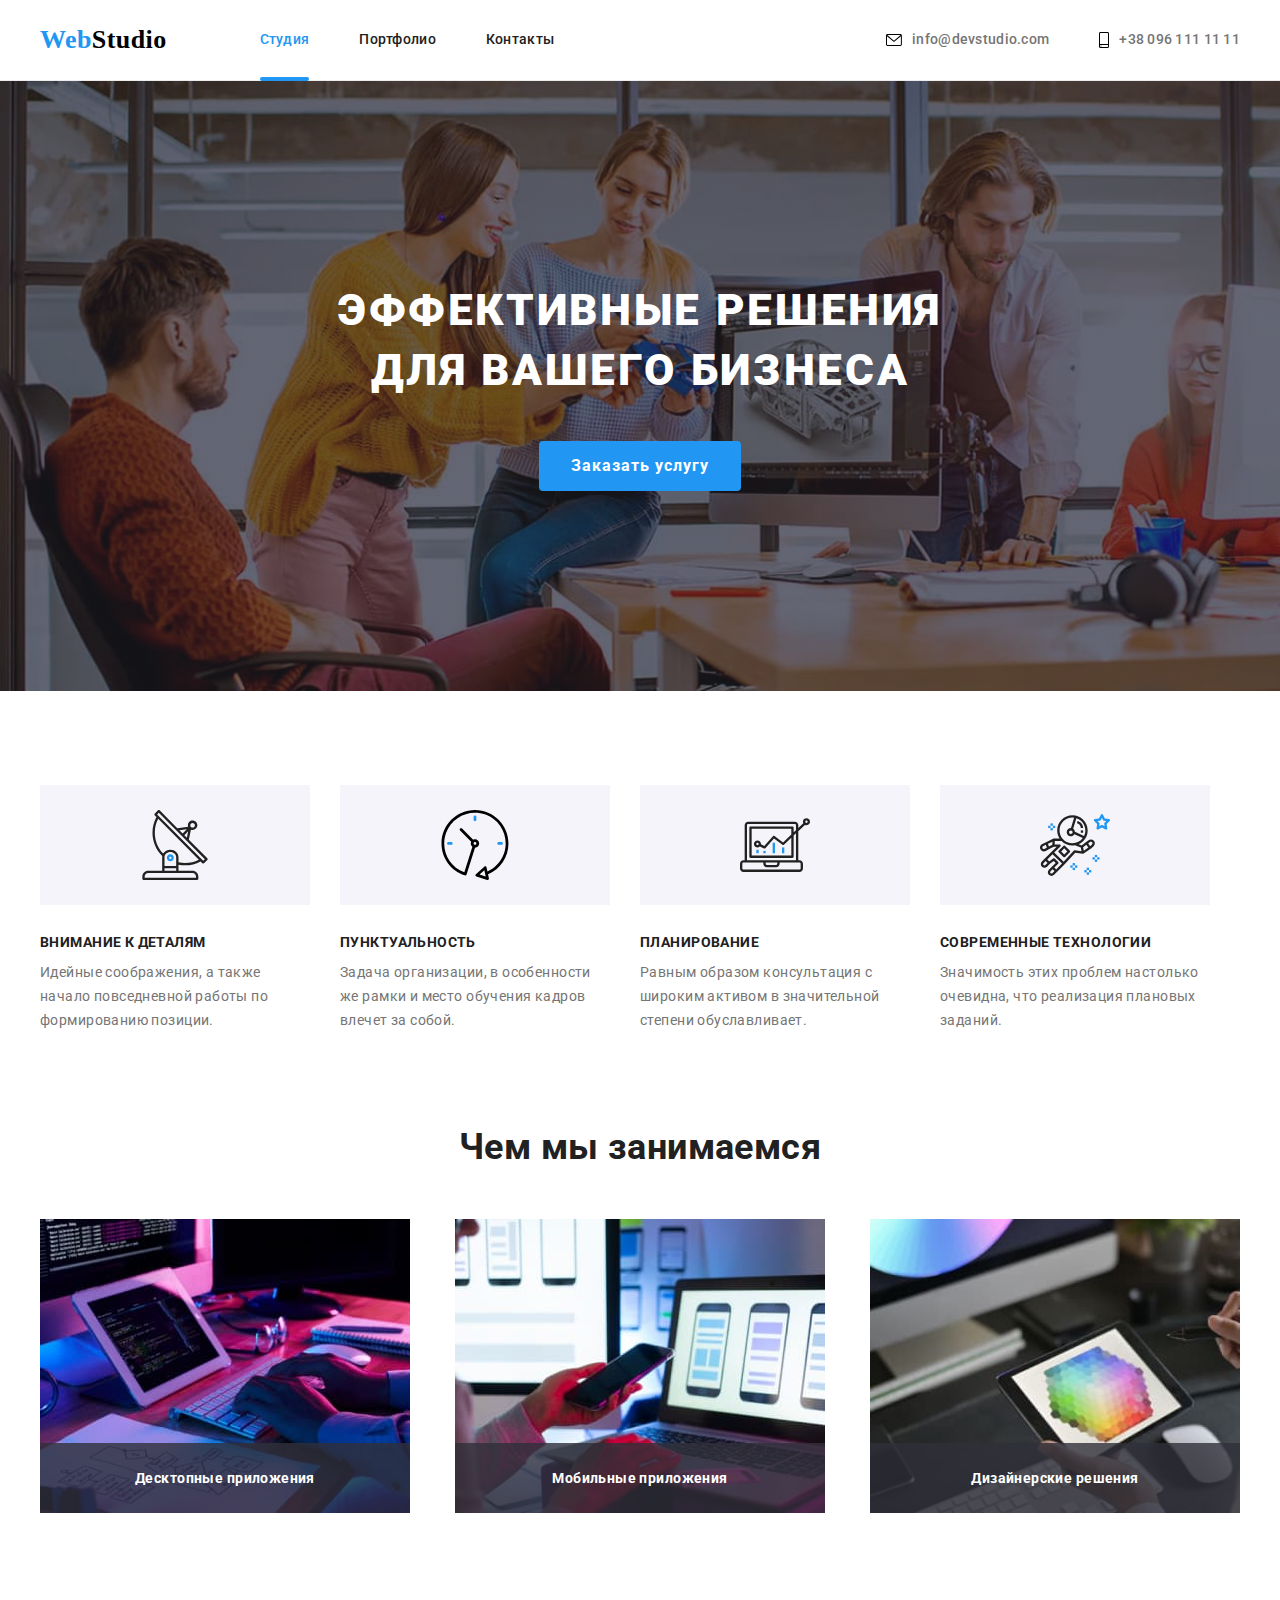
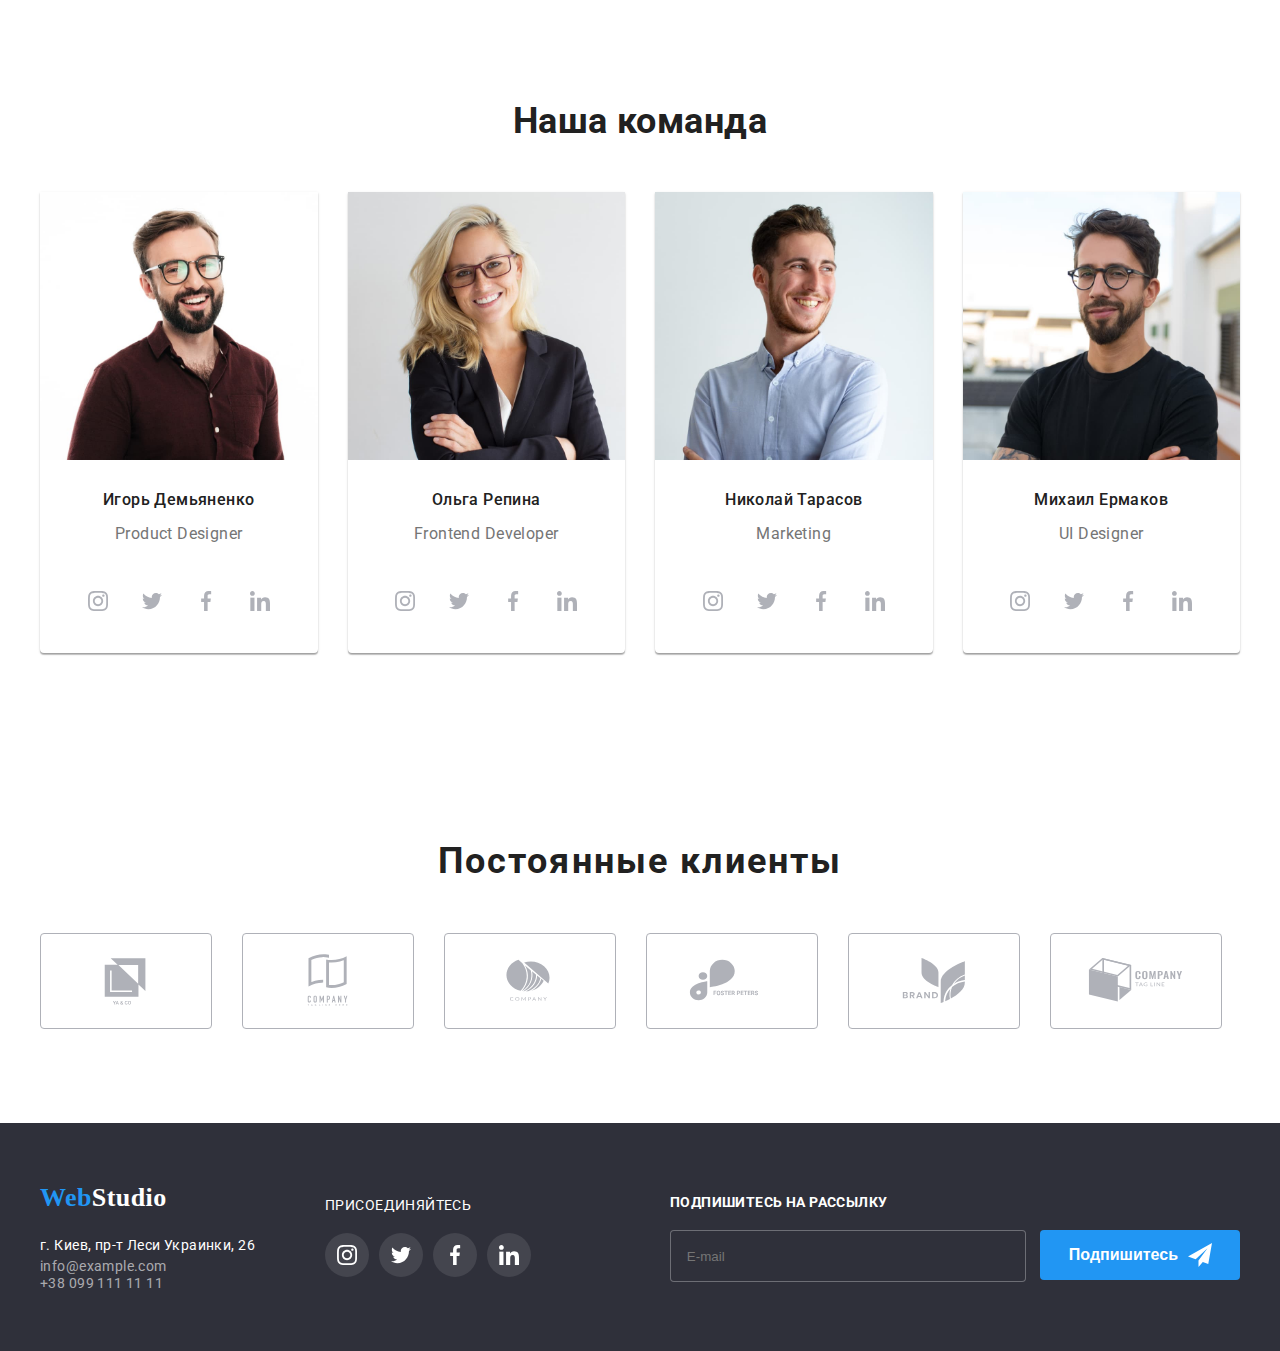
==== commit 51f70a4b: "165165" ====
--- a/index.html
+++ b/index.html
@@ -15,7 +15,7 @@
       href="https://fonts.googleapis.com/css2?family=Raleway:wght@700&family=Roboto:wght@400;700;900&display=swap"
       rel="stylesheet"
     />
-    <link rel="stylesheet" href="./css/styles.css" />
+    <link rel="stylesheet" href="./css/main.min.css" />
     <title>WebStudio</title>
   </head>
   <body>
@@ -79,15 +79,15 @@
                   <use href="./images/icons.svg#icon-e-mail"></use>
                 </svg>
               </div>
-              <div class="comment-field">
-                <label for="comm" class="modal-label">Коментарий</label>
-                  <textarea name="comment" id="comm" placeholder="Введите текст" class="modal-input"></textarea>
-              </div>
-                <label class="label-checkbox">
-                  <input type="checkbox" name="treaty" class="check-input">
-                  <span class="icon"></span>
-                  <span class="checkbox-title">Соглашаюсь с рассылкой и принимаю </span>
-                  <a href="#" class="checkbox-link">Условия договора</a>
+              <div class="comment__field">
+                <label for="comm" class="comment__label">Коментарий</label>
+                  <textarea name="comment" id="comm" placeholder="Введите текст" class="comment__input"></textarea>
+              </div>
+                <label class="checkbox-label">
+                  <input type="checkbox" name="treaty" class="checkbox-label__input">
+                  <span class="checkbox-label__icon"></span>
+                  <span class="checkbox-label__title">Соглашаюсь с рассылкой и принимаю </span>
+                  <a href="#" class="checkbox-label__link">Условия договора</a>
                 </label>
               <button type="submit" class="form-button">Отправить</button>
             </form>
@@ -334,7 +334,7 @@
       </section>
       <section class="clients">
         <div class="container">
-        <h2 class="clients-title">Постоянные клиенты</h2>
+        <h2 class="clients__title">Постоянные клиенты</h2>
         <ul class="clients-list">
           <li class="clients-list__item">
             <a href="./" class="clients-list__link">
--- a/css/main.min.css
+++ b/css/main.min.css
@@ -0,0 +1,2 @@
+body{margin:0;font-family:'Roboto', Raleway, sans-serif;background-color:#fff;letter-spacing:0.03em;font-size:14px;color:#212121}.container{width:1200px;padding-left:15px;padding-right:15px;margin-left:auto;margin-right:auto}.visually-hiden{position:absolute;width:1px;height:1px;margin:-1px;border:0;padding:0;white-space:nowrap;-webkit-clip-path:inset(100%);clip-path:inset(100%);clip:rect(0 0 0 0);overflow:hidden}.site-nav__item,.auth-nav .item,.info__list,.studio__list,.team__list,.soc-list,.clients-list,.filter,.projects,.footer-address-list,.foot-soc-list{padding:0;margin:0;list-style-type:none}.section,.team,.clients{padding-top:94px;padding-bottom:94px}.market__image{width:100%;height:auto}.logo{color:#2196f3}.link-logo{display:block;font-family:'Releway';font-size:26px;line-height:1.19;font-weight:700;color:#000;text-decoration:none}.link-logo:hover,.link-logo:active{text-decoration:none}.header{border-bottom:1px solid #ececec}.header-list-contacts{color:#000}.header-link-now{position:relative;display:block;padding:32px 0 32px 0;text-decoration:none;color:#2196f3;line-height:1.14;font-weight:500;letter-spacing:0.02em}.header-link-now:active,.header-link-now:visited{text-decoration:none}.header-link-now::after{content:'';position:absolute;bottom:-1px;display:block;width:100%;height:4px;border-radius:2px;background-color:#2196f3}.header-navigation-link{display:block;padding:32px 0;color:#212121;line-height:1.14;font-weight:500;text-decoration:none;letter-spacing:0.02em;-webkit-transition:color 250ms cubic-bezier(0.4, 0, 0.2, 1);transition:color 250ms cubic-bezier(0.4, 0, 0.2, 1)}.header-navigation-link:active,.header-navigation-link:visited{text-decoration:none}.header-navigation-link:hover,.header-navigation-link:focus{color:#2196f3}.main-nav{display:-webkit-box;display:-ms-flexbox;display:flex}.main-nav-list{display:-webkit-box;display:-ms-flexbox;display:flex;-webkit-box-align:center;-ms-flex-align:center;align-items:center}.site-nav{display:-webkit-box;display:-ms-flexbox;display:flex;padding-left:0;margin:0}.site-nav__item:first-child{margin-left:93px}.site-nav__item:not(:last-child){margin-right:50px}.auth-nav{display:-webkit-box;display:-ms-flexbox;display:flex;-webkit-box-align:center;-ms-flex-align:center;align-items:center;-webkit-box-pack:center;-ms-flex-pack:center;justify-content:center;margin:0;padding-left:0;margin-left:auto}.auth-nav .item:not(:first-child){margin-left:50px}.header-contacts{display:-webkit-box;display:-ms-flexbox;display:flex;-webkit-box-align:center;-ms-flex-align:center;align-items:center;-webkit-box-pack:center;-ms-flex-pack:center;justify-content:center;padding:32px 0;line-height:1.14;font-weight:500;font-style:normal;letter-spacing:00.02em;color:#757575;text-decoration:none;-webkit-transition:color 250ms cubic-bezier(0.4, 0, 0.2, 1),fill 250ms cubic-bezier(0.4, 0, 0.2, 1);transition:color 250ms cubic-bezier(0.4, 0, 0.2, 1),fill 250ms cubic-bezier(0.4, 0, 0.2, 1)}.header-contacts:active,.header-contacts:visited{text-decoration:none}.header-contacts:hover{color:#2196f3;fill:currentColor}.mail,.phone{margin-right:10px}.hero{padding-top:200px;padding-bottom:200px;background-color:#2F303A;text-align:center;background-image:-webkit-gradient(linear, left top, right top, from(rgba(47,48,58,0.4)), to(rgba(47,48,58,0.4))),url(../images/hero-bg.jpg);background-image:linear-gradient(to right, rgba(47,48,58,0.4), rgba(47,48,58,0.4)),url(../images/hero-bg.jpg);background-repeat:no-repeat;background-size:cover;max-width:1600px;margin:0 auto}.hero-title{text-align:center;max-width:696px;margin:0 auto;margin-bottom:40px;text-transform:uppercase;font-size:44px;line-height:1.36;font-weight:900;color:#fff;letter-spacing:0.06em}.hero-button{text-align:center;border:0;border-radius:4px;background-color:#2196f3;color:#fff;padding:10px 32px;font-family:'Roboto';font-size:16px;line-height:1.9;font-weight:700;letter-spacing:0.06em;cursor:pointer}.backdrop{position:fixed;top:0;left:0;width:100%;height:100%;background-color:rgba(0,0,0,0.2);z-index:9999;-webkit-transition:opacity 250ms cubic-bezier(0.4, 0, 0.2, 1);transition:opacity 250ms cubic-bezier(0.4, 0, 0.2, 1)}.backdrop.is-hidden{opacity:0;pointer-events:none}.modal{position:absolute;top:50%;left:50%;z-index:1;-webkit-box-sizing:border-box;box-sizing:border-box;width:528px;height:581px;border-radius:4px;-webkit-transform:translate(-50%, -50%);transform:translate(-50%, -50%);-webkit-box-shadow:0px 2px 1px 0px rgba(0,0,0,0.2),0px 1px 1px 0px rgba(0,0,0,0.14),0px 1px 3px 0px rgba(0,0,0,0.12);box-shadow:0px 2px 1px 0px rgba(0,0,0,0.2),0px 1px 1px 0px rgba(0,0,0,0.14),0px 1px 3px 0px rgba(0,0,0,0.12);background-color:#fff;padding:40px;text-align:center}.modal-close{position:absolute;top:8px;right:8px;display:-webkit-box;display:-ms-flexbox;display:flex;-webkit-box-align:center;-ms-flex-align:center;align-items:center;-webkit-box-pack:center;-ms-flex-pack:center;justify-content:center;background-color:#fff;width:30px;height:30px;border-radius:50%;border:1px solid rgba(0,0,0,0.1);cursor:pointer}.form{display:block}.form__title{font-size:18px;font-weight:700;margin:0;margin-bottom:12px}.form__field{position:relative;margin-bottom:10px;display:-webkit-box;display:-ms-flexbox;display:flex;-webkit-box-orient:vertical;-webkit-box-direction:normal;-ms-flex-direction:column;flex-direction:column;-webkit-box-align:start;-ms-flex-align:start;align-items:flex-start}.form__label{color:#757575;font-size:12px;font-weight:400;margin-bottom:4px;line-height:1.16}.form__input{-webkit-box-sizing:border-box;box-sizing:border-box;display:block;outline:none;border:1px solid;border-color:rgba(33,33,33,0.2);border-radius:4px;-webkit-transition:border-color 250ms cubic-bezier(0.4, 0, 0.2, 1);transition:border-color 250ms cubic-bezier(0.4, 0, 0.2, 1);width:100%;margin:0;padding:11px 0 11px 40px}.form__input:focus{border-color:#2196f3}.form__input:focus+.form__img{fill:#2196f3}.form__img{position:absolute;top:28px;left:15px;-webkit-transition:fill 250ms cubic-bezier(0.4, 0, 0.2, 1);transition:fill 250ms cubic-bezier(0.4, 0, 0.2, 1)}.comment__field{display:-webkit-box;display:-ms-flexbox;display:flex;-ms-flex-wrap:wrap;flex-wrap:wrap;-webkit-box-orient:horizontal;-webkit-box-direction:normal;-ms-flex-direction:row;flex-direction:row;width:100%;height:100%;margin-bottom:20px}.comment__label{color:#757575;font-size:12px;font-weight:400;margin-bottom:4px;line-height:1.16}.comment__input{-webkit-box-sizing:border-box;box-sizing:border-box;outline:none;border:1px solid;border-color:rgba(33,33,33,0.2);border-radius:4px;width:100%;height:120px;margin:0;padding:12px 16px;resize:none;-webkit-transition:border-color 250ms cubic-bezier(0.4, 0, 0.2, 1);transition:border-color 250ms cubic-bezier(0.4, 0, 0.2, 1)}.comment__input:focus{border-color:#2196f3}.form-button{color:#fff;background-color:#2196f3;padding:10px 55px 10px 56px;border:0;border-radius:4px;margin-top:30px;font-size:16px;font-weight:700;line-height:1.875}.checkbox-label{display:-webkit-box;display:-ms-flexbox;display:flex;-webkit-box-align:center;-ms-flex-align:center;align-items:center;-webkit-box-pack:center;-ms-flex-pack:center;justify-content:center;-webkit-appearance:none;-moz-appearance:none;appearance:none;margin:0}.checkbox-label__input{-webkit-appearance:none;-moz-appearance:none;appearance:none;margin:0}.checkbox-label__input:checked+.checkbox-label__icon{background-color:#2196f3;background-image:url(../images/check.svg);background-size:contain;background-origin:border-box;background-position:center;border-color:#2196f3}.checkbox-label__icon{display:inline-block;width:16px;height:15px;border:2px solid #000;border-radius:4px;margin-right:10px}.checkbox-label__title{color:#757575;margin-right:5px;font-size:14px;font-weight:400;line-height:1.71}.checkbox-label__link{font-size:14px;line-height:1.71;font-weight:400}.info{padding-top:94px}.info__list{display:-webkit-box;display:-ms-flexbox;display:flex}.info__item{max-width:270px}.info__item:not(:first-child){margin-left:30px}.card-picture{width:270px;height:120px;display:-webkit-box;display:-ms-flexbox;display:flex;-webkit-box-align:center;-ms-flex-align:center;align-items:center;-webkit-box-pack:center;-ms-flex-pack:center;justify-content:center;background-color:#f5f4fa;margin-bottom:30px}.info__point{margin:0 0 10px 0;font-size:14px;text-transform:uppercase;line-height:1.14;font-weight:700}.info__description{margin:0;line-height:1.71;color:#757575}.studio__title{margin:0;text-align:center;margin-bottom:50px;font-size:36px;line-height:1.16;font-weight:700}.studio__list{margin:0;display:-webkit-box;display:-ms-flexbox;display:flex;padding-left:0;-webkit-box-pack:justify;-ms-flex-pack:justify;justify-content:space-between}.job-card{position:relative}.job-card__image{display:block;width:100%;height:auto}.job-card__title{font-weight:700;font-size:14px;padding-top:27px;margin:0;padding-top:0;color:#fff}.job-card__overlay{position:absolute;display:-webkit-box;display:-ms-flexbox;display:flex;-webkit-box-align:center;-ms-flex-align:center;align-items:center;-webkit-box-pack:center;-ms-flex-pack:center;justify-content:center;width:100%;height:70px;bottom:0;left:0;background-color:rgba(48,48,58,0.8)}.team{border-color:#f5f4fa}.team__title{text-align:center;margin:0;margin-bottom:50px;font-size:36px;line-height:1.16;font-weight:700}.team__list{display:-webkit-box;display:-ms-flexbox;display:flex}.team__item{background-color:#fff;-webkit-box-shadow:0px 1px 3px rgba(0,0,0,0.12),0px 1px 1px rgba(0,0,0,0.14),0px 2px 1px rgba(0,0,0,0.2);box-shadow:0px 1px 3px rgba(0,0,0,0.12),0px 1px 1px rgba(0,0,0,0.14),0px 2px 1px rgba(0,0,0,0.2);border-radius:0px 0px 4px 4px}.team__item:not(:first-child){margin-left:30px}.team__image{display:block;width:100%;height:auto}.team__name{margin:0;padding-top:30px;padding-bottom:10px;text-align:center;font-weight:500;font-size:16px;line-height:1.19}.team__position{margin:0;padding-bottom:30px;text-align:center;font-size:16px;line-height:1.9;color:#757575}.soc-list{-webkit-box-shadow:0;box-shadow:0;display:-webkit-box;display:-ms-flexbox;display:flex;-webkit-box-align:center;-ms-flex-align:center;align-items:center;-webkit-box-pack:center;-ms-flex-pack:center;justify-content:center;margin-bottom:30px}.soc-list__item:not(:first-child){margin-left:10px}.soc-list__link{height:44px;width:44px;background-color:#fff;border-radius:50%;display:-webkit-box;display:-ms-flexbox;display:flex;-webkit-box-align:center;-ms-flex-align:center;align-items:center;-webkit-box-pack:center;-ms-flex-pack:center;justify-content:center;fill:#afb1b8;-webkit-transition:background-color 250ms cubic-bezier(0.4, 0, 0.2, 1),fill 250ms cubic-bezier(0.4, 0, 0.2, 1);transition:background-color 250ms cubic-bezier(0.4, 0, 0.2, 1),fill 250ms cubic-bezier(0.4, 0, 0.2, 1)}.soc-list__link:hover{fill:#fff;background-color:#2196f3}.clients__title{margin:0;margin-bottom:50px;font-size:36px;line-height:1.16;font-weight:700;letter-spacing:0.06em;text-align:center}.clients-list{display:-webkit-box;display:-ms-flexbox;display:flex;margin:0 auto;padding-left:0}.clients-list__item{background-color:#fff}.clients-list__item:not(:first-child){margin-left:30px}.clients-list__link{width:170px;height:94px;display:-webkit-box;display:-ms-flexbox;display:flex;-webkit-box-align:center;-ms-flex-align:center;align-items:center;-webkit-box-pack:center;-ms-flex-pack:center;justify-content:center;border-radius:4px;border:1px solid #afb1b8;-webkit-transition:border-color 250ms cubic-bezier(0.4, 0, 0.2, 1);transition:border-color 250ms cubic-bezier(0.4, 0, 0.2, 1)}.clients-list__link:hover{border-color:#2196f3}.clients-list__link:hover .clients-list__logo{fill:#2196f3}.clients-list__logo{fill:#afb1b8;-webkit-transition:fill 250ms cubic-bezier(0.4, 0, 0.2, 1);transition:fill 250ms cubic-bezier(0.4, 0, 0.2, 1)}.filter{display:-webkit-box;display:-ms-flexbox;display:flex;margin-bottom:50px;-webkit-box-pack:center;-ms-flex-pack:center;justify-content:center}.filter__item{margin-left:8px}.filter__button{padding:6px 22px;cursor:pointer;font-family:'Roboto';font-size:16px;font-weight:500;line-height:1.6;border-radius:4px;border:0;-webkit-transition:background-color 250ms cubic-bezier(0.4, 0, 0.2, 1),color 250ms cubic-bezier(0.4, 0, 0.2, 1),-webkit-box-shadow 250ms cubic-bezier(0.4, 0, 0.2, 1);transition:background-color 250ms cubic-bezier(0.4, 0, 0.2, 1),color 250ms cubic-bezier(0.4, 0, 0.2, 1),-webkit-box-shadow 250ms cubic-bezier(0.4, 0, 0.2, 1);transition:box-shadow 250ms cubic-bezier(0.4, 0, 0.2, 1),background-color 250ms cubic-bezier(0.4, 0, 0.2, 1),color 250ms cubic-bezier(0.4, 0, 0.2, 1);transition:box-shadow 250ms cubic-bezier(0.4, 0, 0.2, 1),background-color 250ms cubic-bezier(0.4, 0, 0.2, 1),color 250ms cubic-bezier(0.4, 0, 0.2, 1),-webkit-box-shadow 250ms cubic-bezier(0.4, 0, 0.2, 1)}.filter__button:hover,.filter__button:focus{background-color:#2196f3;color:#fff;-webkit-box-shadow:0px 3px 1px rgba(0,0,0,0.1),0px 1px 2px rgba(0,0,0,0.08),0px 2px 2px rgba(0,0,0,0.12);box-shadow:0px 3px 1px rgba(0,0,0,0.1),0px 1px 2px rgba(0,0,0,0.08),0px 2px 2px rgba(0,0,0,0.12)}.projects{display:-webkit-box;display:-ms-flexbox;display:flex;-ms-flex-wrap:wrap;flex-wrap:wrap}.projects__item{margin-bottom:30px;border-bottom:1px solid #eeeeee;width:370px;margin-right:30px;margin-bottom:30px}.projects__item:nth-last-child(-n+3){margin-bottom:0}.market{display:block;width:100%;height:100%;color:#212121;text-decoration:none;-webkit-transition:-webkit-box-shadow 250ms cubic-bezier(0.4, 0, 0.2, 1);transition:-webkit-box-shadow 250ms cubic-bezier(0.4, 0, 0.2, 1);transition:box-shadow 250ms cubic-bezier(0.4, 0, 0.2, 1);transition:box-shadow 250ms cubic-bezier(0.4, 0, 0.2, 1), -webkit-box-shadow 250ms cubic-bezier(0.4, 0, 0.2, 1)}.market:active,.market:visited{text-decoration:none}.market:hover{-webkit-box-shadow:0px 1px 1px rgba(0,0,0,0.12),0px 4px 4px rgba(0,0,0,0.06),1px 4px 6px rgba(0,0,0,0.16);box-shadow:0px 1px 1px rgba(0,0,0,0.12),0px 4px 4px rgba(0,0,0,0.06),1px 4px 6px rgba(0,0,0,0.16);-webkit-transform:translateX(0);transform:translateX(0)}.market:hover .card__overlay{-webkit-transform:translate(0);transform:translate(0)}.market__list{padding:20px 24px}.market__title{margin:0 0 4px 0;font-size:18px;line-height:2;font-weight:700;letter-spacing:0.06em}.market__description{margin:0;color:#757575;font-size:16px;line-height:1.9}.card{position:relative;width:100%;height:294px;overflow:hidden}.card__overlay{position:absolute;top:1px;left:0;width:370px;height:294px;background-color:rgba(33,150,243,0.9);-webkit-transform:translatey(100%);transform:translatey(100%);-webkit-transition:-webkit-transform 250ms cubic-bezier(0.4, 0, 0.2, 1);transition:-webkit-transform 250ms cubic-bezier(0.4, 0, 0.2, 1);transition:transform 250ms cubic-bezier(0.4, 0, 0.2, 1);transition:transform 250ms cubic-bezier(0.4, 0, 0.2, 1), -webkit-transform 250ms cubic-bezier(0.4, 0, 0.2, 1)}.card__title{font-size:18px;line-height:1.55;margin:0;padding:63px 24px;color:#fff}.footer{padding-top:60px;padding-bottom:60px;background-color:#2F303A}.footer .container{display:-webkit-box;display:-ms-flexbox;display:flex;-webkit-box-align:center;-ms-flex-align:center;align-items:center;-webkit-box-pack:center;-ms-flex-pack:center;justify-content:center}.footer-link-logo{display:block;margin-bottom:20px;font-family:'Releway';font-size:26px;line-height:1.19;font-weight:700;color:#fff;text-decoration:none}.footer-link-logo:hover,.footer-link-logo:active{text-decoration:none}.footer-address-list.item:not(:last-child){margin-bottom:9px}.footer-contacts{line-height:1.14;font-style:normal;color:rgba(255,255,255,0.6);text-decoration:none;-webkit-transition:color 250ms cubic-bezier(0.4, 0, 0.2, 1);transition:color 250ms cubic-bezier(0.4, 0, 0.2, 1)}.footer-contacts:visited,.footer-contacts:active{text-decoration:none}.footer-contacts:hover{color:#2196f3}.footer-city{line-height:1.71;font-style:normal;color:#fff}.foot-soc-list{display:-webkit-box;display:-ms-flexbox;display:flex;-webkit-box-align:center;-ms-flex-align:center;align-items:center;-webkit-box-pack:center;-ms-flex-pack:center;justify-content:center}.foot-soc-list .item+.item{margin-left:10px}.foot-soc{width:44px;height:44px;background-color:rgba(255,255,255,0.1);border-radius:50%;display:-webkit-box;display:-ms-flexbox;display:flex;-webkit-box-align:center;-ms-flex-align:center;align-items:center;-webkit-box-pack:center;-ms-flex-pack:center;justify-content:center;fill:#fff;-webkit-transition:background-color 250ms cubic-bezier(0.4, 0, 0.2, 1);transition:background-color 250ms cubic-bezier(0.4, 0, 0.2, 1)}.foot-soc:hover{background-color:#2196f3}.join{margin-left:70px}.join-title{text-transform:uppercase;margin:0 0 20px 0;color:#fff}.mailing{margin-left:auto}.footer-form-title{font-size:14px;font-weight:700;margin:0 0 20px 0;color:#fff;text-transform:uppercase}.footer-form-button{-webkit-box-pack:center;-ms-flex-pack:center;justify-content:center;color:#fff;background-color:#2196f3;text-align:center;font-weight:700;font-size:16px;line-height:1.875;border:0;border-radius:4px;padding:10px 55px 10px 55px}.button-img{margin-left:10px}.footer-email{outline:none;border:1px solid rgba(255,255,255,0.3);background-color:#2F303A;border-radius:4px;width:90%;height:100%;line-height:1.25;color:#fff;padding-left:16px;padding-right:16px;padding-top:0;padding-bottom:0}.footer-form-field{width:358px;height:50px}.footer-button{display:-webkit-box;display:-ms-flexbox;display:flex;-webkit-box-pack:center;-ms-flex-pack:center;justify-content:center;-webkit-box-align:center;-ms-flex-align:center;align-items:center;margin-left:12px;padding:0;border:0;background-color:#2196f3;border-radius:4px;color:#fff;line-height:1.875;font-weight:700;font-size:16px;padding:10px 28px 10px 29px}.footer-button-img{margin-left:10px}.footer-form{display:-webkit-box;display:-ms-flexbox;display:flex;-webkit-box-align:center;-ms-flex-align:center;align-items:center;-webkit-box-pack:center;-ms-flex-pack:center;justify-content:center}
+/*# sourceMappingURL=main.min.css.map */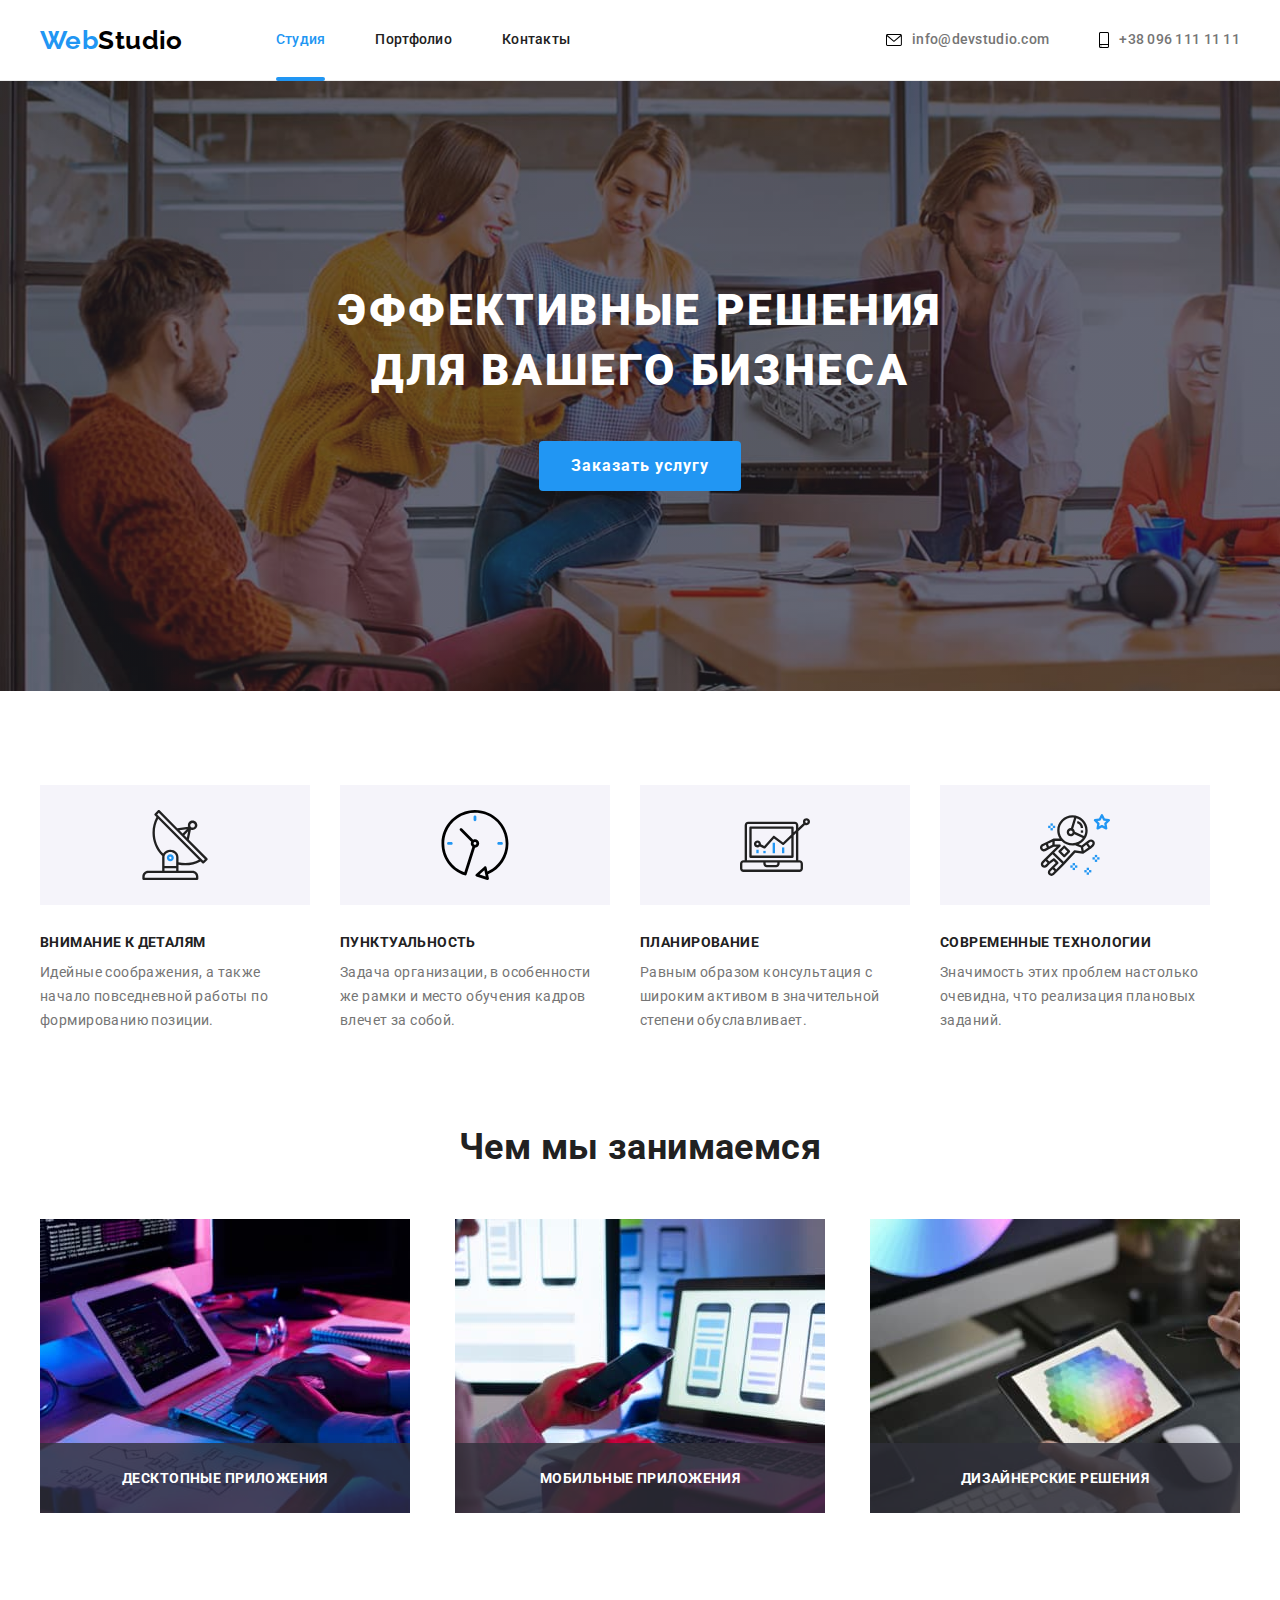
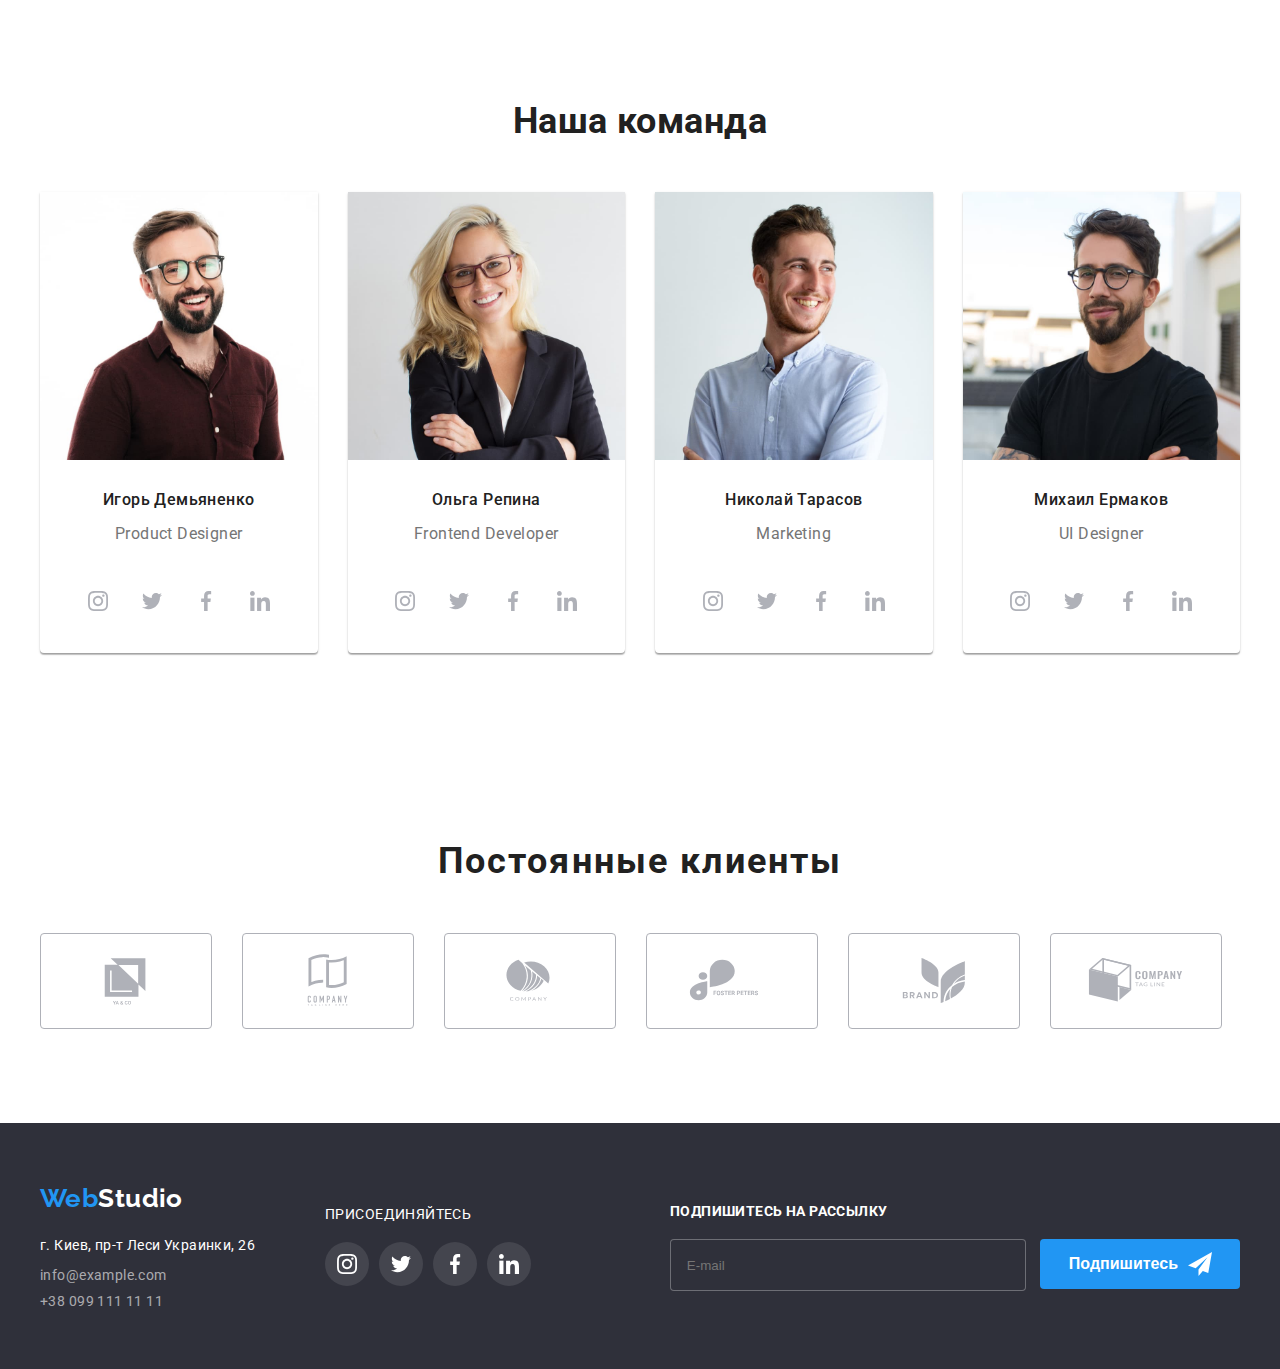
==== commit b97dbfa3: "6519665" ====
--- a/index.html
+++ b/index.html
@@ -55,8 +55,8 @@
         </div>
       </section>
       <div class="backdrop is-hidden" data-modal>
-          <div class="modal">
-            <form class="form">
+        <div class="modal">
+          <form class="form">
               <p class="form__title">Оставьте свои данные, мы вам перезвоним</p>
               <div class="form__field">
                 <label for="name" class="form__label">Имя</label>
@@ -90,11 +90,12 @@
                   <a href="#" class="checkbox-label__link">Условия договора</a>
                 </label>
               <button type="submit" class="form-button">Отправить</button>
-            </form>
+          </form>
             <button type="button" class="modal-close" data-modal-close>
               <svg class="close-icon" width="18" height="18">
                 <use href="./images/icons.svg#icon-close"></use>
               </svg>
+              </button>
           </div>
         </div>
       <section class="info">
--- a/css/main.min.css
+++ b/css/main.min.css
@@ -1,2 +1,2 @@
-body{margin:0;font-family:'Roboto', Raleway, sans-serif;background-color:#fff;letter-spacing:0.03em;font-size:14px;color:#212121}.container{width:1200px;padding-left:15px;padding-right:15px;margin-left:auto;margin-right:auto}.visually-hiden{position:absolute;width:1px;height:1px;margin:-1px;border:0;padding:0;white-space:nowrap;-webkit-clip-path:inset(100%);clip-path:inset(100%);clip:rect(0 0 0 0);overflow:hidden}.site-nav__item,.auth-nav .item,.info__list,.studio__list,.team__list,.soc-list,.clients-list,.filter,.projects,.footer-address-list,.foot-soc-list{padding:0;margin:0;list-style-type:none}.section,.team,.clients{padding-top:94px;padding-bottom:94px}.market__image{width:100%;height:auto}.logo{color:#2196f3}.link-logo{display:block;font-family:'Releway';font-size:26px;line-height:1.19;font-weight:700;color:#000;text-decoration:none}.link-logo:hover,.link-logo:active{text-decoration:none}.header{border-bottom:1px solid #ececec}.header-list-contacts{color:#000}.header-link-now{position:relative;display:block;padding:32px 0 32px 0;text-decoration:none;color:#2196f3;line-height:1.14;font-weight:500;letter-spacing:0.02em}.header-link-now:active,.header-link-now:visited{text-decoration:none}.header-link-now::after{content:'';position:absolute;bottom:-1px;display:block;width:100%;height:4px;border-radius:2px;background-color:#2196f3}.header-navigation-link{display:block;padding:32px 0;color:#212121;line-height:1.14;font-weight:500;text-decoration:none;letter-spacing:0.02em;-webkit-transition:color 250ms cubic-bezier(0.4, 0, 0.2, 1);transition:color 250ms cubic-bezier(0.4, 0, 0.2, 1)}.header-navigation-link:active,.header-navigation-link:visited{text-decoration:none}.header-navigation-link:hover,.header-navigation-link:focus{color:#2196f3}.main-nav{display:-webkit-box;display:-ms-flexbox;display:flex}.main-nav-list{display:-webkit-box;display:-ms-flexbox;display:flex;-webkit-box-align:center;-ms-flex-align:center;align-items:center}.site-nav{display:-webkit-box;display:-ms-flexbox;display:flex;padding-left:0;margin:0}.site-nav__item:first-child{margin-left:93px}.site-nav__item:not(:last-child){margin-right:50px}.auth-nav{display:-webkit-box;display:-ms-flexbox;display:flex;-webkit-box-align:center;-ms-flex-align:center;align-items:center;-webkit-box-pack:center;-ms-flex-pack:center;justify-content:center;margin:0;padding-left:0;margin-left:auto}.auth-nav .item:not(:first-child){margin-left:50px}.header-contacts{display:-webkit-box;display:-ms-flexbox;display:flex;-webkit-box-align:center;-ms-flex-align:center;align-items:center;-webkit-box-pack:center;-ms-flex-pack:center;justify-content:center;padding:32px 0;line-height:1.14;font-weight:500;font-style:normal;letter-spacing:00.02em;color:#757575;text-decoration:none;-webkit-transition:color 250ms cubic-bezier(0.4, 0, 0.2, 1),fill 250ms cubic-bezier(0.4, 0, 0.2, 1);transition:color 250ms cubic-bezier(0.4, 0, 0.2, 1),fill 250ms cubic-bezier(0.4, 0, 0.2, 1)}.header-contacts:active,.header-contacts:visited{text-decoration:none}.header-contacts:hover{color:#2196f3;fill:currentColor}.mail,.phone{margin-right:10px}.hero{padding-top:200px;padding-bottom:200px;background-color:#2F303A;text-align:center;background-image:-webkit-gradient(linear, left top, right top, from(rgba(47,48,58,0.4)), to(rgba(47,48,58,0.4))),url(../images/hero-bg.jpg);background-image:linear-gradient(to right, rgba(47,48,58,0.4), rgba(47,48,58,0.4)),url(../images/hero-bg.jpg);background-repeat:no-repeat;background-size:cover;max-width:1600px;margin:0 auto}.hero-title{text-align:center;max-width:696px;margin:0 auto;margin-bottom:40px;text-transform:uppercase;font-size:44px;line-height:1.36;font-weight:900;color:#fff;letter-spacing:0.06em}.hero-button{text-align:center;border:0;border-radius:4px;background-color:#2196f3;color:#fff;padding:10px 32px;font-family:'Roboto';font-size:16px;line-height:1.9;font-weight:700;letter-spacing:0.06em;cursor:pointer}.backdrop{position:fixed;top:0;left:0;width:100%;height:100%;background-color:rgba(0,0,0,0.2);z-index:9999;-webkit-transition:opacity 250ms cubic-bezier(0.4, 0, 0.2, 1);transition:opacity 250ms cubic-bezier(0.4, 0, 0.2, 1)}.backdrop.is-hidden{opacity:0;pointer-events:none}.modal{position:absolute;top:50%;left:50%;z-index:1;-webkit-box-sizing:border-box;box-sizing:border-box;width:528px;height:581px;border-radius:4px;-webkit-transform:translate(-50%, -50%);transform:translate(-50%, -50%);-webkit-box-shadow:0px 2px 1px 0px rgba(0,0,0,0.2),0px 1px 1px 0px rgba(0,0,0,0.14),0px 1px 3px 0px rgba(0,0,0,0.12);box-shadow:0px 2px 1px 0px rgba(0,0,0,0.2),0px 1px 1px 0px rgba(0,0,0,0.14),0px 1px 3px 0px rgba(0,0,0,0.12);background-color:#fff;padding:40px;text-align:center}.modal-close{position:absolute;top:8px;right:8px;display:-webkit-box;display:-ms-flexbox;display:flex;-webkit-box-align:center;-ms-flex-align:center;align-items:center;-webkit-box-pack:center;-ms-flex-pack:center;justify-content:center;background-color:#fff;width:30px;height:30px;border-radius:50%;border:1px solid rgba(0,0,0,0.1);cursor:pointer}.form{display:block}.form__title{font-size:18px;font-weight:700;margin:0;margin-bottom:12px}.form__field{position:relative;margin-bottom:10px;display:-webkit-box;display:-ms-flexbox;display:flex;-webkit-box-orient:vertical;-webkit-box-direction:normal;-ms-flex-direction:column;flex-direction:column;-webkit-box-align:start;-ms-flex-align:start;align-items:flex-start}.form__label{color:#757575;font-size:12px;font-weight:400;margin-bottom:4px;line-height:1.16}.form__input{-webkit-box-sizing:border-box;box-sizing:border-box;display:block;outline:none;border:1px solid;border-color:rgba(33,33,33,0.2);border-radius:4px;-webkit-transition:border-color 250ms cubic-bezier(0.4, 0, 0.2, 1);transition:border-color 250ms cubic-bezier(0.4, 0, 0.2, 1);width:100%;margin:0;padding:11px 0 11px 40px}.form__input:focus{border-color:#2196f3}.form__input:focus+.form__img{fill:#2196f3}.form__img{position:absolute;top:28px;left:15px;-webkit-transition:fill 250ms cubic-bezier(0.4, 0, 0.2, 1);transition:fill 250ms cubic-bezier(0.4, 0, 0.2, 1)}.comment__field{display:-webkit-box;display:-ms-flexbox;display:flex;-ms-flex-wrap:wrap;flex-wrap:wrap;-webkit-box-orient:horizontal;-webkit-box-direction:normal;-ms-flex-direction:row;flex-direction:row;width:100%;height:100%;margin-bottom:20px}.comment__label{color:#757575;font-size:12px;font-weight:400;margin-bottom:4px;line-height:1.16}.comment__input{-webkit-box-sizing:border-box;box-sizing:border-box;outline:none;border:1px solid;border-color:rgba(33,33,33,0.2);border-radius:4px;width:100%;height:120px;margin:0;padding:12px 16px;resize:none;-webkit-transition:border-color 250ms cubic-bezier(0.4, 0, 0.2, 1);transition:border-color 250ms cubic-bezier(0.4, 0, 0.2, 1)}.comment__input:focus{border-color:#2196f3}.form-button{color:#fff;background-color:#2196f3;padding:10px 55px 10px 56px;border:0;border-radius:4px;margin-top:30px;font-size:16px;font-weight:700;line-height:1.875}.checkbox-label{display:-webkit-box;display:-ms-flexbox;display:flex;-webkit-box-align:center;-ms-flex-align:center;align-items:center;-webkit-box-pack:center;-ms-flex-pack:center;justify-content:center;-webkit-appearance:none;-moz-appearance:none;appearance:none;margin:0}.checkbox-label__input{-webkit-appearance:none;-moz-appearance:none;appearance:none;margin:0}.checkbox-label__input:checked+.checkbox-label__icon{background-color:#2196f3;background-image:url(../images/check.svg);background-size:contain;background-origin:border-box;background-position:center;border-color:#2196f3}.checkbox-label__icon{display:inline-block;width:16px;height:15px;border:2px solid #000;border-radius:4px;margin-right:10px}.checkbox-label__title{color:#757575;margin-right:5px;font-size:14px;font-weight:400;line-height:1.71}.checkbox-label__link{font-size:14px;line-height:1.71;font-weight:400}.info{padding-top:94px}.info__list{display:-webkit-box;display:-ms-flexbox;display:flex}.info__item{max-width:270px}.info__item:not(:first-child){margin-left:30px}.card-picture{width:270px;height:120px;display:-webkit-box;display:-ms-flexbox;display:flex;-webkit-box-align:center;-ms-flex-align:center;align-items:center;-webkit-box-pack:center;-ms-flex-pack:center;justify-content:center;background-color:#f5f4fa;margin-bottom:30px}.info__point{margin:0 0 10px 0;font-size:14px;text-transform:uppercase;line-height:1.14;font-weight:700}.info__description{margin:0;line-height:1.71;color:#757575}.studio__title{margin:0;text-align:center;margin-bottom:50px;font-size:36px;line-height:1.16;font-weight:700}.studio__list{margin:0;display:-webkit-box;display:-ms-flexbox;display:flex;padding-left:0;-webkit-box-pack:justify;-ms-flex-pack:justify;justify-content:space-between}.job-card{position:relative}.job-card__image{display:block;width:100%;height:auto}.job-card__title{font-weight:700;font-size:14px;padding-top:27px;margin:0;padding-top:0;color:#fff}.job-card__overlay{position:absolute;display:-webkit-box;display:-ms-flexbox;display:flex;-webkit-box-align:center;-ms-flex-align:center;align-items:center;-webkit-box-pack:center;-ms-flex-pack:center;justify-content:center;width:100%;height:70px;bottom:0;left:0;background-color:rgba(48,48,58,0.8)}.team{border-color:#f5f4fa}.team__title{text-align:center;margin:0;margin-bottom:50px;font-size:36px;line-height:1.16;font-weight:700}.team__list{display:-webkit-box;display:-ms-flexbox;display:flex}.team__item{background-color:#fff;-webkit-box-shadow:0px 1px 3px rgba(0,0,0,0.12),0px 1px 1px rgba(0,0,0,0.14),0px 2px 1px rgba(0,0,0,0.2);box-shadow:0px 1px 3px rgba(0,0,0,0.12),0px 1px 1px rgba(0,0,0,0.14),0px 2px 1px rgba(0,0,0,0.2);border-radius:0px 0px 4px 4px}.team__item:not(:first-child){margin-left:30px}.team__image{display:block;width:100%;height:auto}.team__name{margin:0;padding-top:30px;padding-bottom:10px;text-align:center;font-weight:500;font-size:16px;line-height:1.19}.team__position{margin:0;padding-bottom:30px;text-align:center;font-size:16px;line-height:1.9;color:#757575}.soc-list{-webkit-box-shadow:0;box-shadow:0;display:-webkit-box;display:-ms-flexbox;display:flex;-webkit-box-align:center;-ms-flex-align:center;align-items:center;-webkit-box-pack:center;-ms-flex-pack:center;justify-content:center;margin-bottom:30px}.soc-list__item:not(:first-child){margin-left:10px}.soc-list__link{height:44px;width:44px;background-color:#fff;border-radius:50%;display:-webkit-box;display:-ms-flexbox;display:flex;-webkit-box-align:center;-ms-flex-align:center;align-items:center;-webkit-box-pack:center;-ms-flex-pack:center;justify-content:center;fill:#afb1b8;-webkit-transition:background-color 250ms cubic-bezier(0.4, 0, 0.2, 1),fill 250ms cubic-bezier(0.4, 0, 0.2, 1);transition:background-color 250ms cubic-bezier(0.4, 0, 0.2, 1),fill 250ms cubic-bezier(0.4, 0, 0.2, 1)}.soc-list__link:hover{fill:#fff;background-color:#2196f3}.clients__title{margin:0;margin-bottom:50px;font-size:36px;line-height:1.16;font-weight:700;letter-spacing:0.06em;text-align:center}.clients-list{display:-webkit-box;display:-ms-flexbox;display:flex;margin:0 auto;padding-left:0}.clients-list__item{background-color:#fff}.clients-list__item:not(:first-child){margin-left:30px}.clients-list__link{width:170px;height:94px;display:-webkit-box;display:-ms-flexbox;display:flex;-webkit-box-align:center;-ms-flex-align:center;align-items:center;-webkit-box-pack:center;-ms-flex-pack:center;justify-content:center;border-radius:4px;border:1px solid #afb1b8;-webkit-transition:border-color 250ms cubic-bezier(0.4, 0, 0.2, 1);transition:border-color 250ms cubic-bezier(0.4, 0, 0.2, 1)}.clients-list__link:hover{border-color:#2196f3}.clients-list__link:hover .clients-list__logo{fill:#2196f3}.clients-list__logo{fill:#afb1b8;-webkit-transition:fill 250ms cubic-bezier(0.4, 0, 0.2, 1);transition:fill 250ms cubic-bezier(0.4, 0, 0.2, 1)}.filter{display:-webkit-box;display:-ms-flexbox;display:flex;margin-bottom:50px;-webkit-box-pack:center;-ms-flex-pack:center;justify-content:center}.filter__item{margin-left:8px}.filter__button{padding:6px 22px;cursor:pointer;font-family:'Roboto';font-size:16px;font-weight:500;line-height:1.6;border-radius:4px;border:0;-webkit-transition:background-color 250ms cubic-bezier(0.4, 0, 0.2, 1),color 250ms cubic-bezier(0.4, 0, 0.2, 1),-webkit-box-shadow 250ms cubic-bezier(0.4, 0, 0.2, 1);transition:background-color 250ms cubic-bezier(0.4, 0, 0.2, 1),color 250ms cubic-bezier(0.4, 0, 0.2, 1),-webkit-box-shadow 250ms cubic-bezier(0.4, 0, 0.2, 1);transition:box-shadow 250ms cubic-bezier(0.4, 0, 0.2, 1),background-color 250ms cubic-bezier(0.4, 0, 0.2, 1),color 250ms cubic-bezier(0.4, 0, 0.2, 1);transition:box-shadow 250ms cubic-bezier(0.4, 0, 0.2, 1),background-color 250ms cubic-bezier(0.4, 0, 0.2, 1),color 250ms cubic-bezier(0.4, 0, 0.2, 1),-webkit-box-shadow 250ms cubic-bezier(0.4, 0, 0.2, 1)}.filter__button:hover,.filter__button:focus{background-color:#2196f3;color:#fff;-webkit-box-shadow:0px 3px 1px rgba(0,0,0,0.1),0px 1px 2px rgba(0,0,0,0.08),0px 2px 2px rgba(0,0,0,0.12);box-shadow:0px 3px 1px rgba(0,0,0,0.1),0px 1px 2px rgba(0,0,0,0.08),0px 2px 2px rgba(0,0,0,0.12)}.projects{display:-webkit-box;display:-ms-flexbox;display:flex;-ms-flex-wrap:wrap;flex-wrap:wrap}.projects__item{margin-bottom:30px;border-bottom:1px solid #eeeeee;width:370px;margin-right:30px;margin-bottom:30px}.projects__item:nth-last-child(-n+3){margin-bottom:0}.market{display:block;width:100%;height:100%;color:#212121;text-decoration:none;-webkit-transition:-webkit-box-shadow 250ms cubic-bezier(0.4, 0, 0.2, 1);transition:-webkit-box-shadow 250ms cubic-bezier(0.4, 0, 0.2, 1);transition:box-shadow 250ms cubic-bezier(0.4, 0, 0.2, 1);transition:box-shadow 250ms cubic-bezier(0.4, 0, 0.2, 1), -webkit-box-shadow 250ms cubic-bezier(0.4, 0, 0.2, 1)}.market:active,.market:visited{text-decoration:none}.market:hover{-webkit-box-shadow:0px 1px 1px rgba(0,0,0,0.12),0px 4px 4px rgba(0,0,0,0.06),1px 4px 6px rgba(0,0,0,0.16);box-shadow:0px 1px 1px rgba(0,0,0,0.12),0px 4px 4px rgba(0,0,0,0.06),1px 4px 6px rgba(0,0,0,0.16);-webkit-transform:translateX(0);transform:translateX(0)}.market:hover .card__overlay{-webkit-transform:translate(0);transform:translate(0)}.market__list{padding:20px 24px}.market__title{margin:0 0 4px 0;font-size:18px;line-height:2;font-weight:700;letter-spacing:0.06em}.market__description{margin:0;color:#757575;font-size:16px;line-height:1.9}.card{position:relative;width:100%;height:294px;overflow:hidden}.card__overlay{position:absolute;top:1px;left:0;width:370px;height:294px;background-color:rgba(33,150,243,0.9);-webkit-transform:translatey(100%);transform:translatey(100%);-webkit-transition:-webkit-transform 250ms cubic-bezier(0.4, 0, 0.2, 1);transition:-webkit-transform 250ms cubic-bezier(0.4, 0, 0.2, 1);transition:transform 250ms cubic-bezier(0.4, 0, 0.2, 1);transition:transform 250ms cubic-bezier(0.4, 0, 0.2, 1), -webkit-transform 250ms cubic-bezier(0.4, 0, 0.2, 1)}.card__title{font-size:18px;line-height:1.55;margin:0;padding:63px 24px;color:#fff}.footer{padding-top:60px;padding-bottom:60px;background-color:#2F303A}.footer .container{display:-webkit-box;display:-ms-flexbox;display:flex;-webkit-box-align:center;-ms-flex-align:center;align-items:center;-webkit-box-pack:center;-ms-flex-pack:center;justify-content:center}.footer-link-logo{display:block;margin-bottom:20px;font-family:'Releway';font-size:26px;line-height:1.19;font-weight:700;color:#fff;text-decoration:none}.footer-link-logo:hover,.footer-link-logo:active{text-decoration:none}.footer-address-list.item:not(:last-child){margin-bottom:9px}.footer-contacts{line-height:1.14;font-style:normal;color:rgba(255,255,255,0.6);text-decoration:none;-webkit-transition:color 250ms cubic-bezier(0.4, 0, 0.2, 1);transition:color 250ms cubic-bezier(0.4, 0, 0.2, 1)}.footer-contacts:visited,.footer-contacts:active{text-decoration:none}.footer-contacts:hover{color:#2196f3}.footer-city{line-height:1.71;font-style:normal;color:#fff}.foot-soc-list{display:-webkit-box;display:-ms-flexbox;display:flex;-webkit-box-align:center;-ms-flex-align:center;align-items:center;-webkit-box-pack:center;-ms-flex-pack:center;justify-content:center}.foot-soc-list .item+.item{margin-left:10px}.foot-soc{width:44px;height:44px;background-color:rgba(255,255,255,0.1);border-radius:50%;display:-webkit-box;display:-ms-flexbox;display:flex;-webkit-box-align:center;-ms-flex-align:center;align-items:center;-webkit-box-pack:center;-ms-flex-pack:center;justify-content:center;fill:#fff;-webkit-transition:background-color 250ms cubic-bezier(0.4, 0, 0.2, 1);transition:background-color 250ms cubic-bezier(0.4, 0, 0.2, 1)}.foot-soc:hover{background-color:#2196f3}.join{margin-left:70px}.join-title{text-transform:uppercase;margin:0 0 20px 0;color:#fff}.mailing{margin-left:auto}.footer-form-title{font-size:14px;font-weight:700;margin:0 0 20px 0;color:#fff;text-transform:uppercase}.footer-form-button{-webkit-box-pack:center;-ms-flex-pack:center;justify-content:center;color:#fff;background-color:#2196f3;text-align:center;font-weight:700;font-size:16px;line-height:1.875;border:0;border-radius:4px;padding:10px 55px 10px 55px}.button-img{margin-left:10px}.footer-email{outline:none;border:1px solid rgba(255,255,255,0.3);background-color:#2F303A;border-radius:4px;width:90%;height:100%;line-height:1.25;color:#fff;padding-left:16px;padding-right:16px;padding-top:0;padding-bottom:0}.footer-form-field{width:358px;height:50px}.footer-button{display:-webkit-box;display:-ms-flexbox;display:flex;-webkit-box-pack:center;-ms-flex-pack:center;justify-content:center;-webkit-box-align:center;-ms-flex-align:center;align-items:center;margin-left:12px;padding:0;border:0;background-color:#2196f3;border-radius:4px;color:#fff;line-height:1.875;font-weight:700;font-size:16px;padding:10px 28px 10px 29px}.footer-button-img{margin-left:10px}.footer-form{display:-webkit-box;display:-ms-flexbox;display:flex;-webkit-box-align:center;-ms-flex-align:center;align-items:center;-webkit-box-pack:center;-ms-flex-pack:center;justify-content:center}
+body{margin:0;font-family:'Roboto', Raleway, sans-serif;background-color:#fff;letter-spacing:0.03em;font-size:14px;color:#212121}.container{width:1200px;padding-left:15px;padding-right:15px;margin-left:auto;margin-right:auto}.visually-hiden{position:absolute;width:1px;height:1px;margin:-1px;border:0;padding:0;white-space:nowrap;-webkit-clip-path:inset(100%);clip-path:inset(100%);clip:rect(0 0 0 0);overflow:hidden}.site-nav__item,.auth-nav .item,.info__list,.studio__list,.team__list,.soc-list,.clients-list,.filter,.projects,.foot-soc-list{padding:0;margin:0;list-style-type:none}.section,.team,.clients{padding-top:94px;padding-bottom:94px}.market__image{width:100%;height:auto}.logo{color:#2196f3}.link-logo{display:block;font-family:'Raleway';font-size:26px;line-height:1.19;font-weight:700;color:#000;text-decoration:none}.link-logo:hover,.link-logo:active{text-decoration:none}.header{border-bottom:1px solid #ececec}.header-list-contacts{color:#000}.header-link-now{position:relative;display:block;padding:32px 0 32px 0;text-decoration:none;color:#2196f3;line-height:1.14;font-weight:500;letter-spacing:0.02em}.header-link-now:active,.header-link-now:visited{text-decoration:none}.header-link-now::after{content:'';position:absolute;bottom:-1px;display:block;width:100%;height:4px;border-radius:2px;background-color:#2196f3}.header-navigation-link{display:block;padding:32px 0;color:#212121;line-height:1.14;font-weight:500;text-decoration:none;letter-spacing:0.02em;-webkit-transition:color 250ms cubic-bezier(0.4, 0, 0.2, 1);transition:color 250ms cubic-bezier(0.4, 0, 0.2, 1)}.header-navigation-link:active,.header-navigation-link:visited{text-decoration:none}.header-navigation-link:hover,.header-navigation-link:focus{color:#2196f3}.main-nav{display:-webkit-box;display:-ms-flexbox;display:flex}.main-nav-list{display:-webkit-box;display:-ms-flexbox;display:flex;-webkit-box-align:center;-ms-flex-align:center;align-items:center}.site-nav{display:-webkit-box;display:-ms-flexbox;display:flex;padding-left:0;margin:0}.site-nav__item:first-child{margin-left:93px}.site-nav__item:not(:last-child){margin-right:50px}.auth-nav{display:-webkit-box;display:-ms-flexbox;display:flex;-webkit-box-align:center;-ms-flex-align:center;align-items:center;-webkit-box-pack:center;-ms-flex-pack:center;justify-content:center;margin:0;padding-left:0;margin-left:auto}.auth-nav .item:not(:first-child){margin-left:50px}.header-contacts{display:-webkit-box;display:-ms-flexbox;display:flex;-webkit-box-align:center;-ms-flex-align:center;align-items:center;-webkit-box-pack:center;-ms-flex-pack:center;justify-content:center;padding:32px 0;line-height:1.14;font-weight:500;font-style:normal;letter-spacing:00.02em;color:#757575;text-decoration:none;-webkit-transition:color 250ms cubic-bezier(0.4, 0, 0.2, 1),fill 250ms cubic-bezier(0.4, 0, 0.2, 1);transition:color 250ms cubic-bezier(0.4, 0, 0.2, 1),fill 250ms cubic-bezier(0.4, 0, 0.2, 1)}.header-contacts:active,.header-contacts:visited{text-decoration:none}.header-contacts:hover{color:#2196f3;fill:currentColor}.mail,.phone{margin-right:10px}.hero{padding-top:200px;padding-bottom:200px;background-color:#2F303A;text-align:center;background-image:-webkit-gradient(linear, left top, right top, from(rgba(47,48,58,0.4)), to(rgba(47,48,58,0.4))),url(../images/hero-bg.jpg);background-image:linear-gradient(to right, rgba(47,48,58,0.4), rgba(47,48,58,0.4)),url(../images/hero-bg.jpg);background-repeat:no-repeat;background-size:cover;max-width:1600px;margin:0 auto}.hero-title{text-align:center;max-width:696px;margin:0 auto;margin-bottom:40px;text-transform:uppercase;font-size:44px;line-height:1.36;font-weight:900;color:#fff;letter-spacing:0.06em}.hero-button{text-align:center;border:0;border-radius:4px;background-color:#2196f3;color:#fff;padding:10px 32px;font-family:'Roboto';font-size:16px;line-height:1.9;font-weight:700;letter-spacing:0.06em;cursor:pointer}.backdrop{position:fixed;top:0;left:0;width:100%;height:100%;background-color:rgba(0,0,0,0.2);z-index:9999;-webkit-transition:opacity 250ms cubic-bezier(0.4, 0, 0.2, 1);transition:opacity 250ms cubic-bezier(0.4, 0, 0.2, 1)}.backdrop.is-hidden{opacity:0;pointer-events:none}.modal{position:absolute;top:50%;left:50%;z-index:1;-webkit-box-sizing:border-box;box-sizing:border-box;width:528px;height:581px;border-radius:4px;-webkit-transform:translate(-50%, -50%);transform:translate(-50%, -50%);-webkit-box-shadow:0px 2px 1px 0px rgba(0,0,0,0.2),0px 1px 1px 0px rgba(0,0,0,0.14),0px 1px 3px 0px rgba(0,0,0,0.12);box-shadow:0px 2px 1px 0px rgba(0,0,0,0.2),0px 1px 1px 0px rgba(0,0,0,0.14),0px 1px 3px 0px rgba(0,0,0,0.12);background-color:#fff;padding:40px;text-align:center}.modal-close{position:absolute;top:8px;right:8px;display:-webkit-box;display:-ms-flexbox;display:flex;-webkit-box-align:center;-ms-flex-align:center;align-items:center;-webkit-box-pack:center;-ms-flex-pack:center;justify-content:center;background-color:#fff;width:30px;height:30px;border-radius:50%;border:1px solid rgba(0,0,0,0.1);cursor:pointer}.form{display:block}.form__title{font-size:18px;font-weight:700;margin:0;margin-bottom:12px}.form__field{position:relative;margin-bottom:10px;display:-webkit-box;display:-ms-flexbox;display:flex;-webkit-box-orient:vertical;-webkit-box-direction:normal;-ms-flex-direction:column;flex-direction:column;-webkit-box-align:start;-ms-flex-align:start;align-items:flex-start}.form__label{color:#757575;font-size:12px;font-weight:400;margin-bottom:4px;line-height:1.16}.form__input{-webkit-box-sizing:border-box;box-sizing:border-box;display:block;outline:none;border:1px solid;border-color:rgba(33,33,33,0.2);border-radius:4px;-webkit-transition:border-color 250ms cubic-bezier(0.4, 0, 0.2, 1);transition:border-color 250ms cubic-bezier(0.4, 0, 0.2, 1);width:100%;margin:0;padding:11px 0 11px 40px}.form__input:focus{border-color:#2196f3}.form__input:focus+.form__img{fill:#2196f3}.form__img{position:absolute;top:28px;left:15px;-webkit-transition:fill 250ms cubic-bezier(0.4, 0, 0.2, 1);transition:fill 250ms cubic-bezier(0.4, 0, 0.2, 1)}.comment__field{display:-webkit-box;display:-ms-flexbox;display:flex;-ms-flex-wrap:wrap;flex-wrap:wrap;-webkit-box-orient:horizontal;-webkit-box-direction:normal;-ms-flex-direction:row;flex-direction:row;width:100%;height:100%;margin-bottom:20px}.comment__label{color:#757575;font-size:12px;font-weight:400;margin-bottom:4px;line-height:1.16}.comment__input{-webkit-box-sizing:border-box;box-sizing:border-box;outline:none;border:1px solid;border-color:rgba(33,33,33,0.2);border-radius:4px;width:100%;height:120px;margin:0;padding:12px 16px;resize:none;-webkit-transition:border-color 250ms cubic-bezier(0.4, 0, 0.2, 1);transition:border-color 250ms cubic-bezier(0.4, 0, 0.2, 1)}.comment__input:focus{border-color:#2196f3}.form-button{color:#fff;background-color:#2196f3;padding:10px 55px 10px 56px;border:0;border-radius:4px;margin-top:30px;font-size:16px;font-weight:700;line-height:1.875}.checkbox-label{display:-webkit-box;display:-ms-flexbox;display:flex;-webkit-box-align:center;-ms-flex-align:center;align-items:center;-webkit-box-pack:center;-ms-flex-pack:center;justify-content:center;-webkit-appearance:none;-moz-appearance:none;appearance:none;margin:0}.checkbox-label__input{-webkit-appearance:none;-moz-appearance:none;appearance:none;margin:0}.checkbox-label__input:checked+.checkbox-label__icon{background-color:#2196f3;background-image:url(../images/check.svg);background-size:contain;background-origin:border-box;background-position:center;border-color:#2196f3}.checkbox-label__icon{display:inline-block;width:16px;height:15px;border:2px solid #000;border-radius:4px;margin-right:10px}.checkbox-label__title{color:#757575;margin-right:5px;font-size:14px;font-weight:400;line-height:1.71}.checkbox-label__link{font-size:14px;line-height:1.71;font-weight:400}.info{padding-top:94px}.info__list{display:-webkit-box;display:-ms-flexbox;display:flex}.info__item{max-width:270px}.info__item:not(:first-child){margin-left:30px}.card-picture{width:270px;height:120px;display:-webkit-box;display:-ms-flexbox;display:flex;-webkit-box-align:center;-ms-flex-align:center;align-items:center;-webkit-box-pack:center;-ms-flex-pack:center;justify-content:center;background-color:#f5f4fa;margin-bottom:30px}.info__point{margin:0 0 10px 0;font-size:14px;text-transform:uppercase;line-height:1.14;font-weight:700}.info__description{margin:0;line-height:1.71;color:#757575}.studio__title{margin:0;text-align:center;margin-bottom:50px;font-size:36px;line-height:1.16;font-weight:700}.studio__list{margin:0;display:-webkit-box;display:-ms-flexbox;display:flex;padding-left:0;-webkit-box-pack:justify;-ms-flex-pack:justify;justify-content:space-between}.job-card{position:relative}.job-card__image{display:block;width:100%;height:auto}.job-card__title{font-weight:700;font-size:14px;padding-top:27px;margin:0;padding-top:0;color:#fff;text-transform:uppercase}.job-card__overlay{position:absolute;display:-webkit-box;display:-ms-flexbox;display:flex;-webkit-box-align:center;-ms-flex-align:center;align-items:center;-webkit-box-pack:center;-ms-flex-pack:center;justify-content:center;width:100%;height:70px;bottom:0;left:0;background-color:rgba(48,48,58,0.8)}.team{border-color:#f5f4fa}.team__title{text-align:center;margin:0;margin-bottom:50px;font-size:36px;line-height:1.16;font-weight:700}.team__list{display:-webkit-box;display:-ms-flexbox;display:flex}.team__item{background-color:#fff;-webkit-box-shadow:0px 1px 3px rgba(0,0,0,0.12),0px 1px 1px rgba(0,0,0,0.14),0px 2px 1px rgba(0,0,0,0.2);box-shadow:0px 1px 3px rgba(0,0,0,0.12),0px 1px 1px rgba(0,0,0,0.14),0px 2px 1px rgba(0,0,0,0.2);border-radius:0px 0px 4px 4px}.team__item:not(:first-child){margin-left:30px}.team__image{display:block;width:100%;height:auto}.team__name{margin:0;padding-top:30px;padding-bottom:10px;text-align:center;font-weight:500;font-size:16px;line-height:1.19}.team__position{margin:0;padding-bottom:30px;text-align:center;font-size:16px;line-height:1.9;color:#757575}.soc-list{-webkit-box-shadow:0;box-shadow:0;display:-webkit-box;display:-ms-flexbox;display:flex;-webkit-box-align:center;-ms-flex-align:center;align-items:center;-webkit-box-pack:center;-ms-flex-pack:center;justify-content:center;margin-bottom:30px}.soc-list__item:not(:first-child){margin-left:10px}.soc-list__link{height:44px;width:44px;background-color:#fff;border-radius:50%;display:-webkit-box;display:-ms-flexbox;display:flex;-webkit-box-align:center;-ms-flex-align:center;align-items:center;-webkit-box-pack:center;-ms-flex-pack:center;justify-content:center;fill:#afb1b8;-webkit-transition:background-color 250ms cubic-bezier(0.4, 0, 0.2, 1),fill 250ms cubic-bezier(0.4, 0, 0.2, 1);transition:background-color 250ms cubic-bezier(0.4, 0, 0.2, 1),fill 250ms cubic-bezier(0.4, 0, 0.2, 1)}.soc-list__link:hover{fill:#fff;background-color:#2196f3}.clients__title{margin:0;margin-bottom:50px;font-size:36px;line-height:1.16;font-weight:700;letter-spacing:0.06em;text-align:center}.clients-list{display:-webkit-box;display:-ms-flexbox;display:flex;margin:0 auto;padding-left:0}.clients-list__item{background-color:#fff}.clients-list__item:not(:first-child){margin-left:30px}.clients-list__link{width:170px;height:94px;display:-webkit-box;display:-ms-flexbox;display:flex;-webkit-box-align:center;-ms-flex-align:center;align-items:center;-webkit-box-pack:center;-ms-flex-pack:center;justify-content:center;border-radius:4px;border:1px solid #afb1b8;-webkit-transition:border-color 250ms cubic-bezier(0.4, 0, 0.2, 1);transition:border-color 250ms cubic-bezier(0.4, 0, 0.2, 1)}.clients-list__link:hover{border-color:#2196f3}.clients-list__link:hover .clients-list__logo{fill:#2196f3}.clients-list__logo{fill:#afb1b8;-webkit-transition:fill 250ms cubic-bezier(0.4, 0, 0.2, 1);transition:fill 250ms cubic-bezier(0.4, 0, 0.2, 1)}.filter{display:-webkit-box;display:-ms-flexbox;display:flex;margin-bottom:50px;-webkit-box-pack:center;-ms-flex-pack:center;justify-content:center}.filter__item{margin-left:8px}.filter__button{padding:6px 22px;cursor:pointer;font-family:'Roboto';font-size:16px;font-weight:500;line-height:1.6;border-radius:4px;border:0;-webkit-transition:background-color 250ms cubic-bezier(0.4, 0, 0.2, 1),color 250ms cubic-bezier(0.4, 0, 0.2, 1),-webkit-box-shadow 250ms cubic-bezier(0.4, 0, 0.2, 1);transition:background-color 250ms cubic-bezier(0.4, 0, 0.2, 1),color 250ms cubic-bezier(0.4, 0, 0.2, 1),-webkit-box-shadow 250ms cubic-bezier(0.4, 0, 0.2, 1);transition:box-shadow 250ms cubic-bezier(0.4, 0, 0.2, 1),background-color 250ms cubic-bezier(0.4, 0, 0.2, 1),color 250ms cubic-bezier(0.4, 0, 0.2, 1);transition:box-shadow 250ms cubic-bezier(0.4, 0, 0.2, 1),background-color 250ms cubic-bezier(0.4, 0, 0.2, 1),color 250ms cubic-bezier(0.4, 0, 0.2, 1),-webkit-box-shadow 250ms cubic-bezier(0.4, 0, 0.2, 1)}.filter__button:hover,.filter__button:focus{background-color:#2196f3;color:#fff;-webkit-box-shadow:0px 3px 1px rgba(0,0,0,0.1),0px 1px 2px rgba(0,0,0,0.08),0px 2px 2px rgba(0,0,0,0.12);box-shadow:0px 3px 1px rgba(0,0,0,0.1),0px 1px 2px rgba(0,0,0,0.08),0px 2px 2px rgba(0,0,0,0.12)}.projects{display:-webkit-box;display:-ms-flexbox;display:flex;-ms-flex-wrap:wrap;flex-wrap:wrap}.projects__item{margin-bottom:30px;border-bottom:1px solid #eeeeee;width:370px;margin-right:30px;margin-bottom:30px}.projects__item:nth-last-child(-n+3){margin-bottom:0}.market{display:block;width:100%;height:100%;color:#212121;text-decoration:none;-webkit-transition:-webkit-box-shadow 250ms cubic-bezier(0.4, 0, 0.2, 1);transition:-webkit-box-shadow 250ms cubic-bezier(0.4, 0, 0.2, 1);transition:box-shadow 250ms cubic-bezier(0.4, 0, 0.2, 1);transition:box-shadow 250ms cubic-bezier(0.4, 0, 0.2, 1), -webkit-box-shadow 250ms cubic-bezier(0.4, 0, 0.2, 1)}.market:active,.market:visited{text-decoration:none}.market:hover{-webkit-box-shadow:0px 1px 1px rgba(0,0,0,0.12),0px 4px 4px rgba(0,0,0,0.06),1px 4px 6px rgba(0,0,0,0.16);box-shadow:0px 1px 1px rgba(0,0,0,0.12),0px 4px 4px rgba(0,0,0,0.06),1px 4px 6px rgba(0,0,0,0.16);-webkit-transform:translateX(0);transform:translateX(0)}.market:hover .card__overlay{-webkit-transform:translate(0);transform:translate(0)}.market__image{display:block}.market__list{padding:20px 24px}.market__title{margin:0 0 4px 0;font-size:18px;line-height:2;font-weight:700;letter-spacing:0.06em}.market__description{margin:0;color:#757575;font-size:16px;line-height:1.9}.card{position:relative;width:100%;height:294px;overflow:hidden}.card__overlay{position:absolute;top:1px;left:0;width:370px;height:294px;background-color:rgba(33,150,243,0.9);-webkit-transform:translatey(100%);transform:translatey(100%);-webkit-transition:-webkit-transform 250ms cubic-bezier(0.4, 0, 0.2, 1);transition:-webkit-transform 250ms cubic-bezier(0.4, 0, 0.2, 1);transition:transform 250ms cubic-bezier(0.4, 0, 0.2, 1);transition:transform 250ms cubic-bezier(0.4, 0, 0.2, 1), -webkit-transform 250ms cubic-bezier(0.4, 0, 0.2, 1)}.card__title{font-size:18px;line-height:1.55;margin:0;padding:63px 24px;color:#fff}.footer{padding-top:60px;padding-bottom:60px;background-color:#2F303A}.footer .container{display:-webkit-box;display:-ms-flexbox;display:flex;-webkit-box-align:center;-ms-flex-align:center;align-items:center;-webkit-box-pack:center;-ms-flex-pack:center;justify-content:center}.footer-link-logo{display:block;margin-bottom:20px;font-family:'Raleway';font-size:26px;line-height:1.19;font-weight:700;color:#fff;text-decoration:none}.footer-link-logo:hover,.footer-link-logo:active{text-decoration:none}.footer-address-list{margin:0;padding:0;list-style:none}.footer-address-list .item:not(:last-child){margin-bottom:9px}.footer-contacts{line-height:1.14;font-style:normal;color:rgba(255,255,255,0.6);text-decoration:none;-webkit-transition:color 250ms cubic-bezier(0.4, 0, 0.2, 1);transition:color 250ms cubic-bezier(0.4, 0, 0.2, 1)}.footer-contacts:visited,.footer-contacts:active{text-decoration:none}.footer-contacts:hover{color:#2196f3}.footer-city{line-height:1.71;font-style:normal;color:#fff}.foot-soc-list{display:-webkit-box;display:-ms-flexbox;display:flex;-webkit-box-align:center;-ms-flex-align:center;align-items:center;-webkit-box-pack:center;-ms-flex-pack:center;justify-content:center}.foot-soc-list .item+.item{margin-left:10px}.foot-soc{width:44px;height:44px;background-color:rgba(255,255,255,0.1);border-radius:50%;display:-webkit-box;display:-ms-flexbox;display:flex;-webkit-box-align:center;-ms-flex-align:center;align-items:center;-webkit-box-pack:center;-ms-flex-pack:center;justify-content:center;fill:#fff;-webkit-transition:background-color 250ms cubic-bezier(0.4, 0, 0.2, 1);transition:background-color 250ms cubic-bezier(0.4, 0, 0.2, 1)}.foot-soc:hover{background-color:#2196f3}.join{margin-left:70px}.join-title{text-transform:uppercase;margin:0 0 20px 0;color:#fff}.mailing{margin-left:auto}.footer-form-title{font-size:14px;font-weight:700;margin:0 0 20px 0;color:#fff;text-transform:uppercase}.footer-form-button{-webkit-box-pack:center;-ms-flex-pack:center;justify-content:center;color:#fff;background-color:#2196f3;text-align:center;font-weight:700;font-size:16px;line-height:1.875;border:0;border-radius:4px;padding:10px 55px 10px 55px}.button-img{margin-left:10px}.footer-email{outline:none;border:1px solid rgba(255,255,255,0.3);background-color:#2F303A;border-radius:4px;width:90%;height:100%;line-height:1.25;color:#fff;padding-left:16px;padding-right:16px;padding-top:0;padding-bottom:0}.footer-form-field{width:358px;height:50px}.footer-button{display:-webkit-box;display:-ms-flexbox;display:flex;-webkit-box-pack:center;-ms-flex-pack:center;justify-content:center;-webkit-box-align:center;-ms-flex-align:center;align-items:center;margin-left:12px;padding:0;border:0;background-color:#2196f3;border-radius:4px;color:#fff;line-height:1.875;font-weight:700;font-size:16px;padding:10px 28px 10px 29px}.footer-button-img{margin-left:10px}.footer-form{display:-webkit-box;display:-ms-flexbox;display:flex;-webkit-box-align:center;-ms-flex-align:center;align-items:center;-webkit-box-pack:center;-ms-flex-pack:center;justify-content:center}
 /*# sourceMappingURL=main.min.css.map */